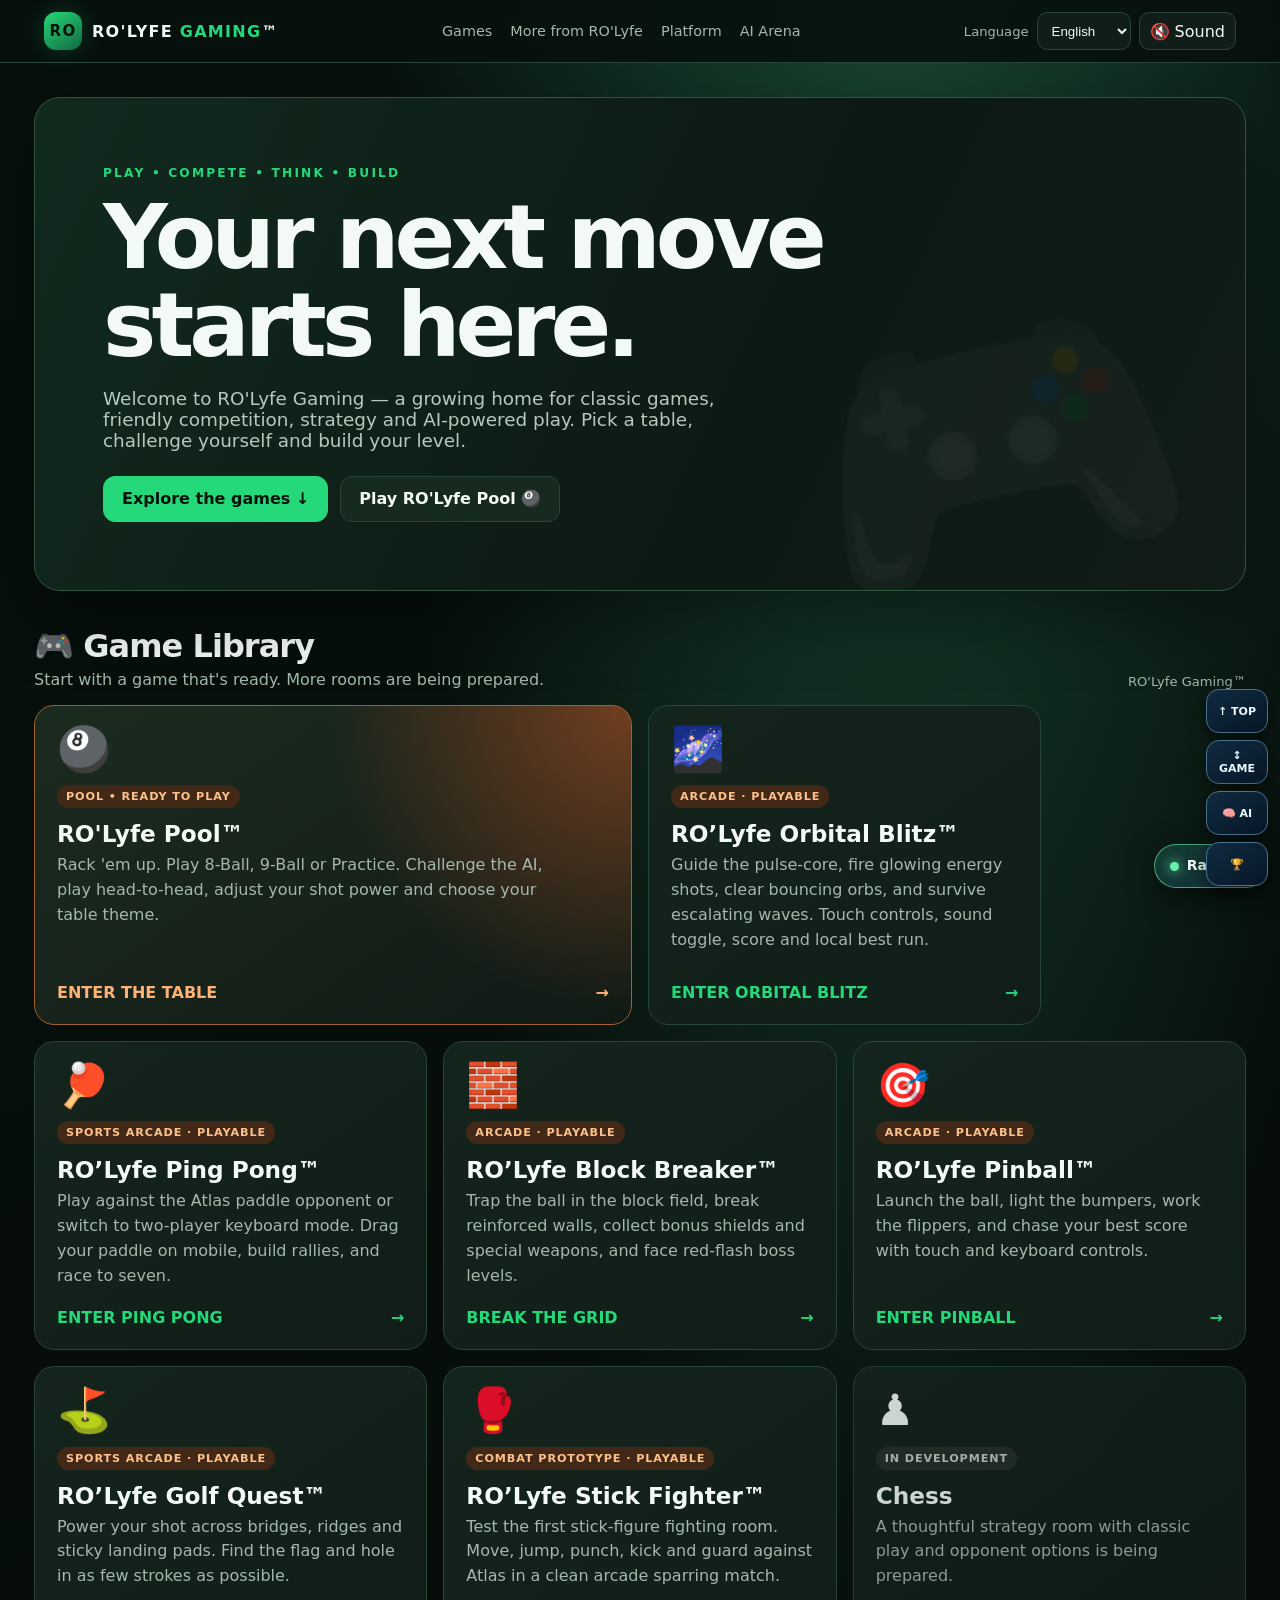
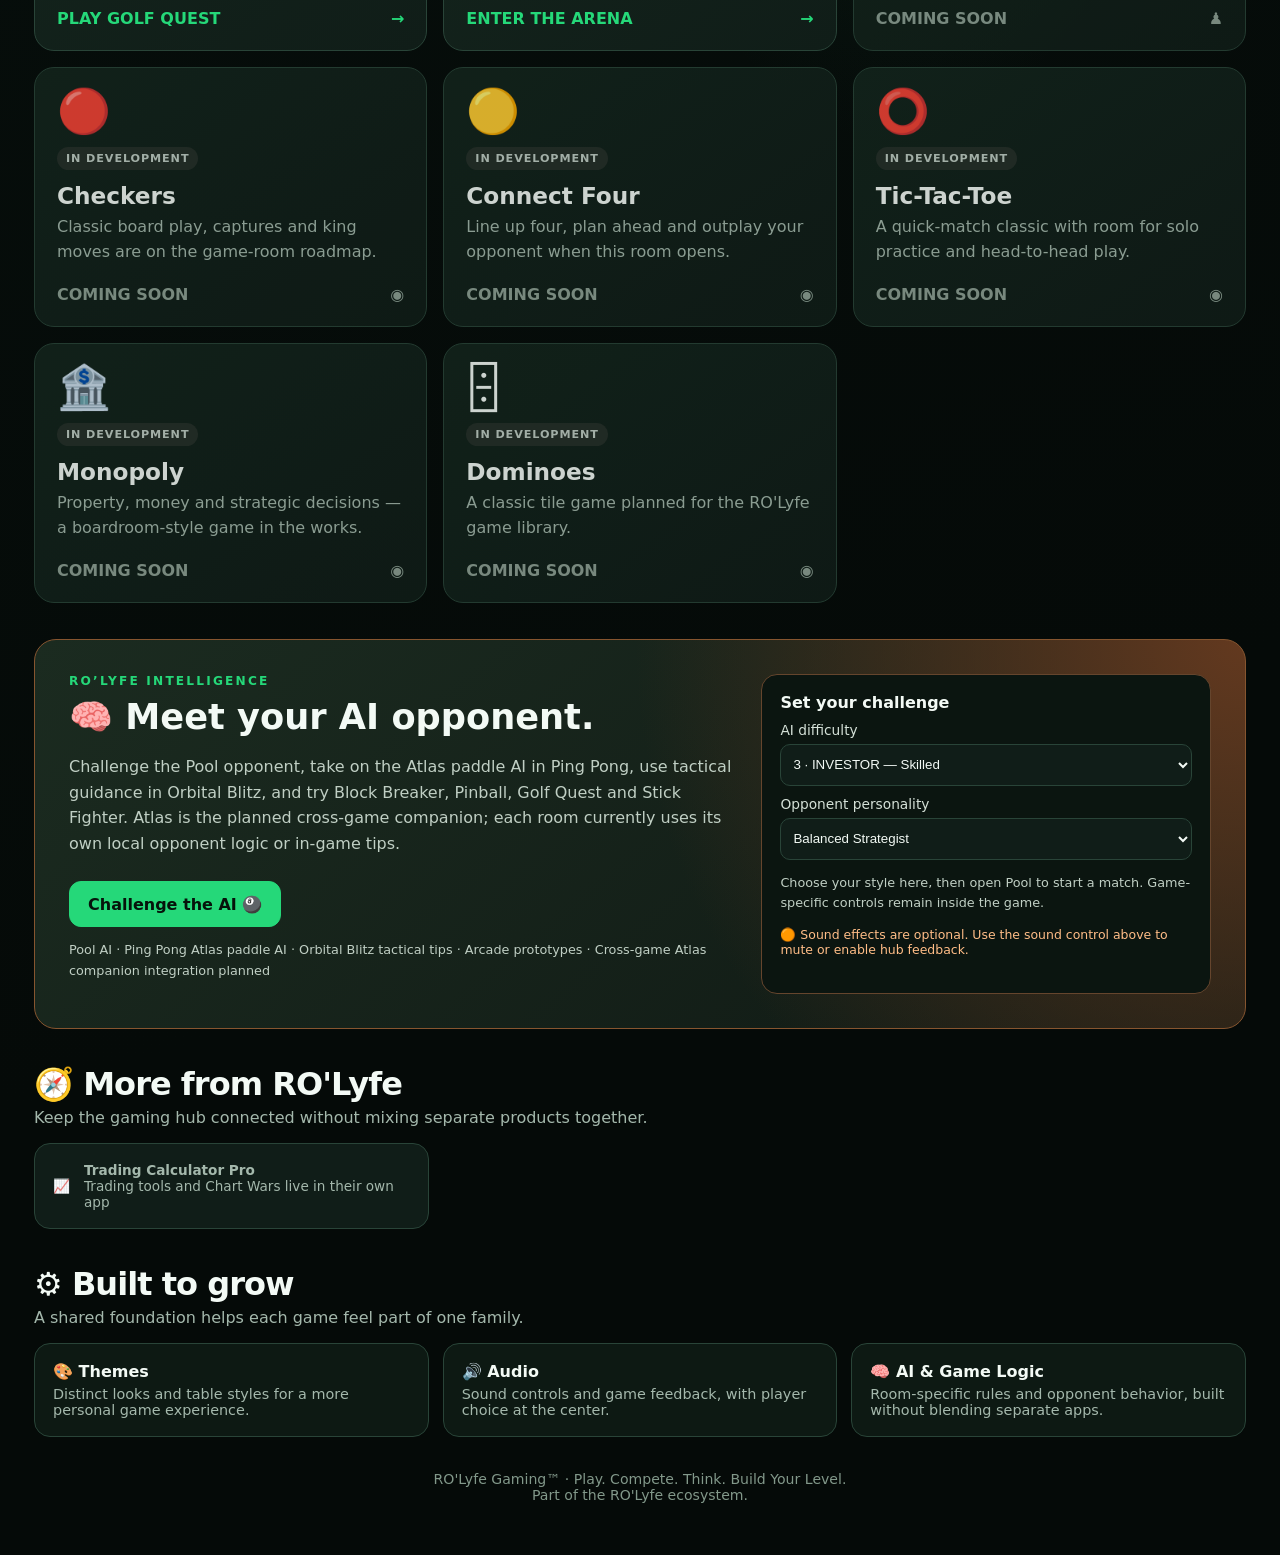
==== index.html @ 6e568d0d "Integrate RO’Lyfe Gaming Radio player" ====
<!doctype html>
<html lang="en">
<head>
<meta charset="utf-8">
<meta name="viewport" content="width=device-width,initial-scale=1,viewport-fit=cover">
<meta name="theme-color" content="#07110e">
<meta name="description" content="RO'Lyfe Gaming — play, compete, think and build your level.">
<title>RO'Lyfe Gaming™</title>
<style>
:root{color-scheme:dark;--bg:#07110e;--panel:#101d18;--panel2:#14251d;--line:#294438;--text:#f3faf5;--muted:#a4b8ac;--green:#25d879;--orange:#ff9b45;--gold:#ffd166;--blue:#69b8ff}
*{box-sizing:border-box}
html{scroll-behavior:smooth;background:var(--bg)}
body{margin:0;min-height:100vh;overflow-x:hidden;background:radial-gradient(ellipse at 70% -10%,#1b4b35 0,transparent 42%),linear-gradient(160deg,#07110e,#050a08 75%);color:var(--text);font-family:Inter,ui-sans-serif,system-ui,-apple-system,"Segoe UI",sans-serif}
a{color:inherit;text-decoration:none}button{font:inherit}
.topbar{position:sticky;top:0;z-index:20;display:flex;align-items:center;justify-content:space-between;gap:12px;padding:12px clamp(14px,4vw,44px);background:#07110eea;border-bottom:1px solid #294438;backdrop-filter:blur(16px)}
.brand{display:flex;align-items:center;gap:10px;font-weight:900;letter-spacing:.08em}.brandmark{display:grid;place-items:center;width:38px;height:38px;border-radius:12px;background:linear-gradient(145deg,var(--green),#126a40);color:#041109;font-size:15px;box-shadow:0 0 24px #25d87933}
.nav{display:flex;align-items:center;gap:18px;color:var(--muted);font-size:.9rem}.nav a:hover{color:var(--green)}
.menu{display:none;border:1px solid var(--line);border-radius:10px;background:var(--panel);color:var(--text);padding:8px 11px}.tools{display:flex;align-items:center;gap:8px}.tools select,.tools button{min-height:38px;border:1px solid var(--line);border-radius:10px;background:#101d18;color:var(--text);padding:7px 10px}.tools button[aria-pressed="true"]{border-color:var(--orange);color:var(--orange)}
main{width:100%;max-width:1440px;margin:auto;padding:clamp(14px,3vw,34px)}
.hero{position:relative;overflow:hidden;min-height:300px;display:flex;align-items:center;border:1px solid #31533f;border-radius:26px;padding:clamp(25px,6vw,68px);background:linear-gradient(115deg,#12291e 0%,#0c1a14 60%,#111c18 100%);box-shadow:0 24px 70px #0006}
.hero:after{content:"🎮";position:absolute;right:5%;bottom:-40px;font-size:clamp(9rem,25vw,19rem);opacity:.09;transform:rotate(-12deg);pointer-events:none}
.hero-copy{position:relative;z-index:1;max-width:760px}.eyebrow{color:var(--green);font-size:.76rem;font-weight:900;letter-spacing:.18em;text-transform:uppercase}
h1{font-size:clamp(2.4rem,7vw,5.8rem);line-height:.98;letter-spacing:-.055em;margin:14px 0}.hero p{max-width:650px;color:#b6c9bd;font-size:clamp(1rem,2vw,1.15rem)}
.hero-actions{display:flex;gap:12px;flex-wrap:wrap;margin-top:25px}.button{display:inline-flex;align-items:center;justify-content:center;min-height:46px;padding:0 18px;border-radius:12px;font-weight:850;border:1px solid var(--line);background:#172a20}.button.primary{background:var(--green);border-color:var(--green);color:#06130b}.button:hover{filter:brightness(1.1)}
.section{margin-top:36px}.sectionhead{display:flex;justify-content:space-between;align-items:end;gap:14px;margin-bottom:16px}.sectionhead h2{font-size:clamp(1.4rem,3vw,2rem);margin:0;letter-spacing:-.03em}.sectionhead p{margin:5px 0 0;color:var(--muted)}
.grid{display:grid;grid-template-columns:repeat(12,minmax(0,1fr));gap:16px}
.game{grid-column:span 4;position:relative;overflow:hidden;display:flex;flex-direction:column;min-height:260px;padding:22px;border:1px solid var(--line);border-radius:20px;background:linear-gradient(145deg,var(--panel2),var(--panel));transition:transform .18s,border-color .18s}
.game:hover{transform:translateY(-3px);border-color:#4c8463}
.game.featured{grid-column:span 6;min-height:320px;border-color:#a65f2e;background:radial-gradient(circle at 100% 0,#713e20 0,transparent 45%),linear-gradient(145deg,#1c2b20,#111a15)}
.gameicon{font-size:2.7rem;line-height:1}.tag{align-self:flex-start;margin-top:14px;padding:5px 9px;border-radius:999px;background:#183a27;color:#8cf2b4;font-size:.7rem;font-weight:900;letter-spacing:.08em;text-transform:uppercase}.tag.orange{background:#422817;color:#ffc18a}.tag.soon{background:#26302a;color:#c0cec5}
.game h3{margin:12px 0 6px;font-size:1.45rem}.game p{margin:0;color:var(--muted);max-width:48ch;line-height:1.55}.gamefoot{display:flex;align-items:center;justify-content:space-between;gap:10px;margin-top:auto;padding-top:20px;font-weight:850;color:var(--green)}.game.featured .gamefoot{color:#ffb276}.game.disabled{opacity:.84}.game.disabled .gamefoot{color:#8ea195}
.smallnote{font-size:.82rem;color:var(--muted)}.airoom{display:grid;grid-template-columns:1.2fr .8fr;gap:18px;padding:clamp(20px,4vw,34px);border:1px solid #86552f;border-radius:22px;background:radial-gradient(circle at 100% 0,#63391f 0,transparent 48%),linear-gradient(140deg,#1b2b20,#101914)}.airoom h2{margin:8px 0;font-size:clamp(1.5rem,3vw,2.2rem)}.airoom p{color:#c0cfc4;line-height:1.6}.aipanel{padding:18px;border:1px solid #65452d;border-radius:16px;background:#0b1510}.aipanel label{display:block;margin:10px 0 6px;color:#d5e1d8;font-size:.86rem}.aipanel select{width:100%;min-height:42px;border:1px solid var(--line);border-radius:10px;background:#101d18;color:var(--text);padding:8px}.aihint{font-size:.8rem;color:#b4c2b8}.soundnote{font-size:.78rem;color:#ffbd87;margin-top:10px}
.utility{display:grid;grid-template-columns:repeat(3,minmax(0,1fr));gap:14px}.utility a{display:flex;align-items:center;gap:14px;padding:18px;border:1px solid var(--line);border-radius:16px;background:#101d18}.utility a:hover{border-color:var(--blue)}.utilityicon{font-size:1.8rem}.utility strong{display:block}.utility span{color:var(--muted);font-size:.85rem}
.platform{display:grid;grid-template-columns:repeat(3,1fr);gap:14px}.feature{padding:18px;border:1px solid var(--line);border-radius:16px;background:#0d1913}.feature b{display:block;margin-bottom:5px}.feature p{margin:0;color:var(--muted);font-size:.9rem}
footer{padding:34px 12px 18px;text-align:center;color:#82988a;font-size:.88rem}
.drawerback{position:fixed;inset:0;z-index:30;background:#0009;opacity:0;pointer-events:none;transition:.2s}.drawer{position:absolute;top:0;right:0;width:min(82vw,340px);height:100%;padding:26px;background:#0c1912;border-left:1px solid var(--line);transform:translateX(100%);transition:.25s}.drawerback.open{opacity:1;pointer-events:auto}.drawerback.open .drawer{transform:translateX(0)}.drawer a{display:block;padding:14px 0;border-bottom:1px solid var(--line);color:var(--muted)}
@media(max-width:900px){.game{grid-column:span 6}.game.featured{grid-column:span 12}.utility{grid-template-columns:repeat(2,1fr)}}
@media(max-width:600px){.topbar{padding:10px 13px}.nav{display:none}.menu{display:block}main{padding:12px}.hero{min-height:350px;border-radius:20px;padding:26px 20px}.hero:after{right:-5%;bottom:-16px;font-size:9rem}.grid{gap:11px}.game,.game.featured{grid-column:span 12;min-height:225px;padding:19px}.game.featured{min-height:270px}.utility{grid-template-columns:1fr}.platform{grid-template-columns:1fr}.section{margin-top:28px}.sectionhead{align-items:start;flex-direction:column}}
</style>
</head>
<body>
<header class="topbar">
  <a class="brand" href="./" aria-label="RO'Lyfe Gaming home"><span class="brandmark">RO</span><span>RO'LYFE <span style="color:var(--green)">GAMING</span>™</span></a>
  <nav class="nav" aria-label="Main navigation"><a href="#games" data-i18n="navGames">Games</a><a href="#extras" data-i18n="navMore">More from RO'Lyfe</a><a href="#systems" data-i18n="navPlatform">Platform</a><a href="#ai">AI Arena</a></nav>
  <div class="tools"><label class="smallnote" for="languageSelect">Language</label><select id="languageSelect" aria-label="Choose language"><option value="en">English</option><option value="ht">Kreyòl</option><option value="es">Español</option><option value="fr">Français</option></select><button id="soundToggle" type="button" aria-pressed="false">🔇 Sound</button><button class="menu" id="menuBtn" type="button" aria-expanded="false">☰ Menu</button></div>
</header>
<div class="drawerback" id="drawerBack"><nav class="drawer" aria-label="Mobile navigation"><button class="menu" id="closeMenu" type="button">✕ Close</button><a href="#games">Game Library</a><a href="#extras">More from RO'Lyfe</a><a href="#systems">Platform Systems</a><a href="#ai">AI Arena</a></nav></div>
<main>
<header class="hero">
  <div class="hero-copy">
    <div class="eyebrow" data-i18n="eyebrow">Play • Compete • Think • Build</div>
    <h1 data-i18n="heroTitle">Your next move<br>starts here.</h1>
    <p>Welcome to RO'Lyfe Gaming — a growing home for classic games, friendly competition, strategy and AI-powered play. Pick a table, challenge yourself and build your level.</p>
    <div class="hero-actions"><a class="button primary" href="#games">Explore the games ↓</a><a class="button" href="./games/pool/">Play RO'Lyfe Pool 🎱</a></div>
  </div>
</header>

<section class="section" id="games">
  <div class="sectionhead"><div><h2 data-i18n="libraryTitle">🎮 Game Library</h2><p>Start with a game that's ready. More rooms are being prepared.</p></div><span class="smallnote">RO'Lyfe Gaming™</span></div>
  <div class="grid">
    <a class="game featured" href="./games/pool/">
      <div class="gameicon">🎱</div><span class="tag orange">Pool • Ready to play</span><h3>RO'Lyfe Pool™</h3>
      <p>Rack 'em up. Play 8-Ball, 9-Ball or Practice. Challenge the AI, play head-to-head, adjust your shot power and choose your table theme.</p>
      <div class="gamefoot"><span>ENTER THE TABLE</span><span>→</span></div>
    </a>
    <a class="game" href="./games/orbital-blitz/">
      <div class="gameicon">🌌</div><span class="tag orange">Arcade · Playable</span><h3>RO’Lyfe Orbital Blitz™</h3>
      <p>Guide the pulse-core, fire glowing energy shots, clear bouncing orbs, and survive escalating waves. Touch controls, sound toggle, score and local best run.</p>
      <div class="gamefoot"><span>ENTER ORBITAL BLITZ</span><span>→</span></div>
    </a>
    <a class="game" href="./games/ping-pong/">
      <div class="gameicon">🏓</div><span class="tag orange">Sports arcade · Playable</span><h3>RO’Lyfe Ping Pong™</h3>
      <p>Play against the Atlas paddle opponent or switch to two-player keyboard mode. Drag your paddle on mobile, build rallies, and race to seven.</p>
      <div class="gamefoot"><span>ENTER PING PONG</span><span>→</span></div>
    </a>
    <a class="game" href="./games/block-breaker/"><div class="gameicon">🧱</div><span class="tag orange">Arcade · Playable</span><h3>RO’Lyfe Block Breaker™</h3><p>Trap the ball in the block field, break reinforced walls, collect bonus shields and special weapons, and face red-flash boss levels.</p><div class="gamefoot"><span>BREAK THE GRID</span><span>→</span></div></a>
    <a class="game" href="./games/pinball/"><div class="gameicon">🎯</div><span class="tag orange">Arcade · Playable</span><h3>RO’Lyfe Pinball™</h3><p>Launch the ball, light the bumpers, work the flippers, and chase your best score with touch and keyboard controls.</p><div class="gamefoot"><span>ENTER PINBALL</span><span>→</span></div></a>
    <a class="game" href="./games/golf-quest/"><div class="gameicon">⛳</div><span class="tag orange">Sports arcade · Playable</span><h3>RO’Lyfe Golf Quest™</h3><p>Power your shot across bridges, ridges and sticky landing pads. Find the flag and hole in as few strokes as possible.</p><div class="gamefoot"><span>PLAY GOLF QUEST</span><span>→</span></div></a>
    <a class="game" href="./games/stick-fighter/"><div class="gameicon">🥊</div><span class="tag orange">Combat prototype · Playable</span><h3>RO’Lyfe Stick Fighter™</h3><p>Test the first stick-figure fighting room. Move, jump, punch, kick and guard against Atlas in a clean arcade sparring match.</p><div class="gamefoot"><span>ENTER THE ARENA</span><span>→</span></div></a>
    <article class="game disabled"><div class="gameicon">♟️</div><span class="tag soon">In development</span><h3>Chess</h3><p>A thoughtful strategy room with classic play and opponent options is being prepared.</p><div class="gamefoot"><span>COMING SOON</span><span>♟</span></div></article>
    <article class="game disabled"><div class="gameicon">🔴</div><span class="tag soon">In development</span><h3>Checkers</h3><p>Classic board play, captures and king moves are on the game-room roadmap.</p><div class="gamefoot"><span>COMING SOON</span><span>◉</span></div></article>
    <article class="game disabled"><div class="gameicon">🟡</div><span class="tag soon">In development</span><h3>Connect Four</h3><p>Line up four, plan ahead and outplay your opponent when this room opens.</p><div class="gamefoot"><span>COMING SOON</span><span>◉</span></div></article>
    <article class="game disabled"><div class="gameicon">⭕</div><span class="tag soon">In development</span><h3>Tic-Tac-Toe</h3><p>A quick-match classic with room for solo practice and head-to-head play.</p><div class="gamefoot"><span>COMING SOON</span><span>◉</span></div></article>
    <article class="game disabled"><div class="gameicon">🏦</div><span class="tag soon">In development</span><h3>Monopoly</h3><p>Property, money and strategic decisions — a boardroom-style game in the works.</p><div class="gamefoot"><span>COMING SOON</span><span>◉</span></div></article>
    <article class="game disabled"><div class="gameicon">🁫</div><span class="tag soon">In development</span><h3>Dominoes</h3><p>A classic tile game planned for the RO'Lyfe game library.</p><div class="gamefoot"><span>COMING SOON</span><span>◉</span></div></article>
  </div>
</section>

<section class="section" id="ai"><div class="airoom"><div><div class="eyebrow">RO’LYFE INTELLIGENCE</div><h2>🧠 Meet your AI opponent.</h2><p>Challenge the Pool opponent, take on the Atlas paddle AI in Ping Pong, use tactical guidance in Orbital Blitz, and try Block Breaker, Pinball, Golf Quest and Stick Fighter. Atlas is the planned cross-game companion; each room currently uses its own local opponent logic or in-game tips.</p><div class="hero-actions"><a class="button primary" href="./games/pool/">Challenge the AI 🎱</a></div><p class="aihint">Pool AI · Ping Pong Atlas paddle AI · Orbital Blitz tactical tips · Arcade prototypes · Cross-game Atlas companion integration planned</p></div><div class="aipanel"><strong>Set your challenge</strong><label for="aiLevel">AI difficulty</label><select id="aiLevel"><option value="1">1 · START-UP — Beginner</option><option value="2">2 · START-UP+ — Casual</option><option value="3" selected>3 · INVESTOR — Skilled</option><option value="4">4 · INVESTOR+ — Advanced</option><option value="5">5 · 7FIGURES — Expert</option></select><label for="aiStyle">Opponent personality</label><select id="aiStyle"><option>Balanced Strategist</option><option>Patient Planner</option><option>Aggressive Challenger</option><option>Unpredictable</option></select><p class="aihint">Choose your style here, then open Pool to start a match. Game-specific controls remain inside the game.</p><div class="soundnote">🟠 Sound effects are optional. Use the sound control above to mute or enable hub feedback.</div></div></div></section>
<section class="section" id="extras">
  <div class="sectionhead"><div><h2>🧭 More from RO'Lyfe</h2><p>Keep the gaming hub connected without mixing separate products together.</p></div></div>
  <div class="utility">
    <a href="https://rolrichman.github.io/ROlyfe-Trading-Calculator-Pro/"><span class="utilityicon">📈</span><span><strong>Trading Calculator Pro</strong><span>Trading tools and Chart Wars live in their own app</span></span></a>
  </div>
</section>

<section class="section" id="systems">
  <div class="sectionhead"><div><h2 data-i18n="systemsTitle">⚙️ Built to grow</h2><p>A shared foundation helps each game feel part of one family.</p></div></div>
  <div class="platform">
    <div class="feature"><b>🎨 Themes</b><p>Distinct looks and table styles for a more personal game experience.</p></div>
    <div class="feature"><b>🔊 Audio</b><p>Sound controls and game feedback, with player choice at the center.</p></div>
    <div class="feature"><b>🧠 AI & Game Logic</b><p>Room-specific rules and opponent behavior, built without blending separate apps.</p></div>
  </div>
</section>
<footer>RO'Lyfe Gaming™ · Play. Compete. Think. Build Your Level.<br><span>Part of the RO'Lyfe ecosystem.</span></footer>
</main>
<script>
(function(){
 const back=document.getElementById('drawerBack'),open=document.getElementById('menuBtn'),close=document.getElementById('closeMenu');
 function setOpen(value){back.classList.toggle('open',value);open.setAttribute('aria-expanded',String(value));document.body.style.overflow=value?'hidden':''}
 open.addEventListener('click',()=>setOpen(true));close.addEventListener('click',()=>setOpen(false));
 back.addEventListener('click',e=>{if(e.target===back||e.target.tagName==='A')setOpen(false)});
 document.addEventListener('keydown',e=>{if(e.key==='Escape')setOpen(false)});
 const translations={
 en:{navGames:'Games',navMore:'More from RO’Lyfe',navPlatform:'Platform',eyebrow:'Play • Compete • Think • Build',heroTitle:'Your next move<br>starts here.',libraryTitle:'🎮 Game Library',systemsTitle:'⚙️ Built to grow'},
 ht:{navGames:'Jwèt',navMore:'Plis nan RO’Lyfe',navPlatform:'Platfòm',eyebrow:'Jwe • Konpetisyon • Reflechi • Avanse',heroTitle:'Pwochen mouvman ou<br>kòmanse la.',libraryTitle:'🎮 Bibliyotèk jwèt',systemsTitle:'⚙️ Yon platfòm k ap grandi'},
 es:{navGames:'Juegos',navMore:'Más de RO’Lyfe',navPlatform:'Plataforma',eyebrow:'Juega • Compite • Piensa • Crece',heroTitle:'Tu próximo movimiento<br>comienza aquí.',libraryTitle:'🎮 Biblioteca de juegos',systemsTitle:'⚙️ Diseñado para crecer'},
 fr:{navGames:'Jeux',navMore:'Plus de RO’Lyfe',navPlatform:'Plateforme',eyebrow:'Jouer • Rivaliser • Réfléchir • Progresser',heroTitle:'Votre prochain coup<br>commence ici.',libraryTitle:'🎮 Bibliothèque de jeux',systemsTitle:'⚙️ Conçu pour évoluer'}
 };
 const lang=document.getElementById('languageSelect');
 function applyLanguage(code){const dict=translations[code]||translations.en;document.documentElement.lang=code;document.querySelectorAll('[data-i18n]').forEach(el=>{const key=el.dataset.i18n;if(dict[key])el.innerHTML=dict[key]});}
 lang.addEventListener('change',()=>applyLanguage(lang.value));
 const sound=document.getElementById('soundToggle');let audio=null,enabled=false;
 sound.addEventListener('click',()=>{enabled=!enabled;sound.setAttribute('aria-pressed',String(enabled));sound.textContent=enabled?'🔊 Sound':'🔇 Sound';if(enabled){try{audio=audio||new(window.AudioContext||window.webkitAudioContext)();const osc=audio.createOscillator(),gain=audio.createGain();osc.frequency.value=660;gain.gain.value=.035;osc.connect(gain);gain.connect(audio.destination);osc.start();osc.stop(audio.currentTime+.09)}catch(e){}}});
})();
</script>
<script src="./shared/arcade-controls.js"></script>
<script src="./shared/radio-player.js"></script>
</body>
</html>
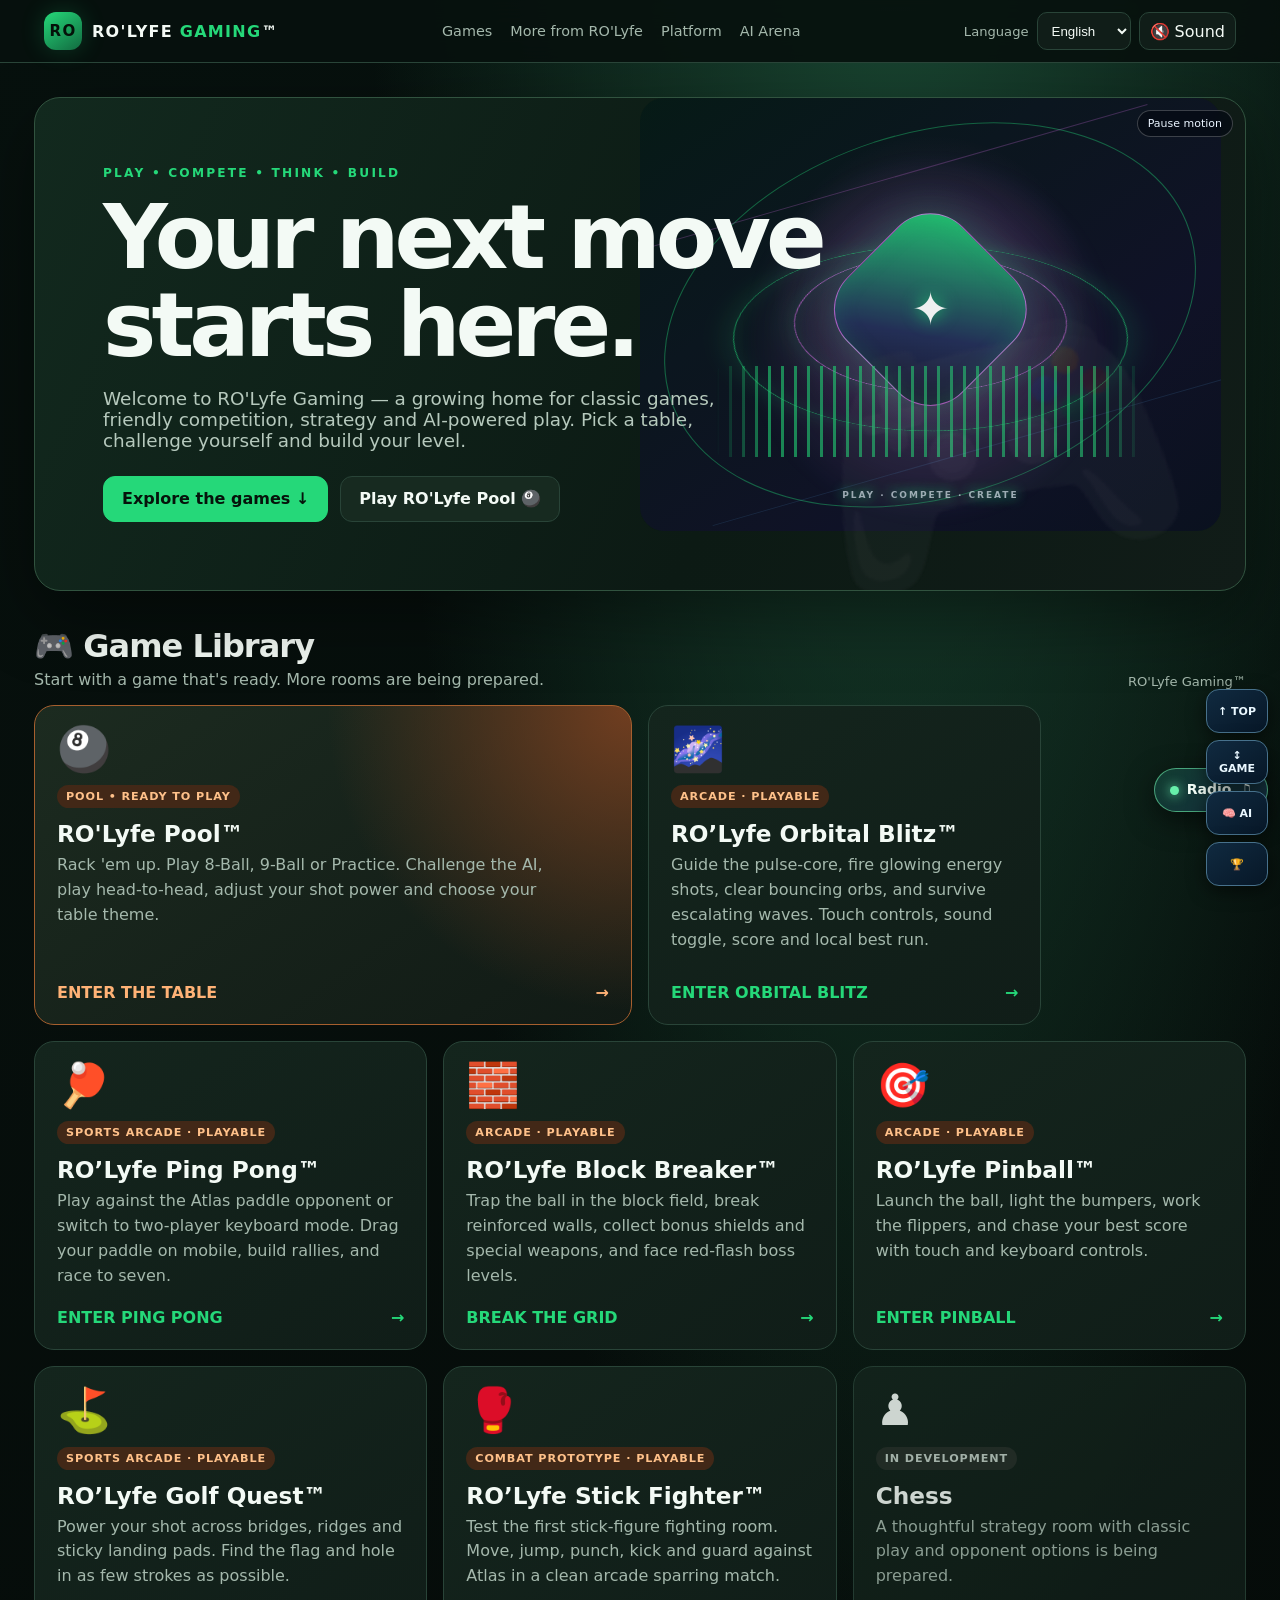
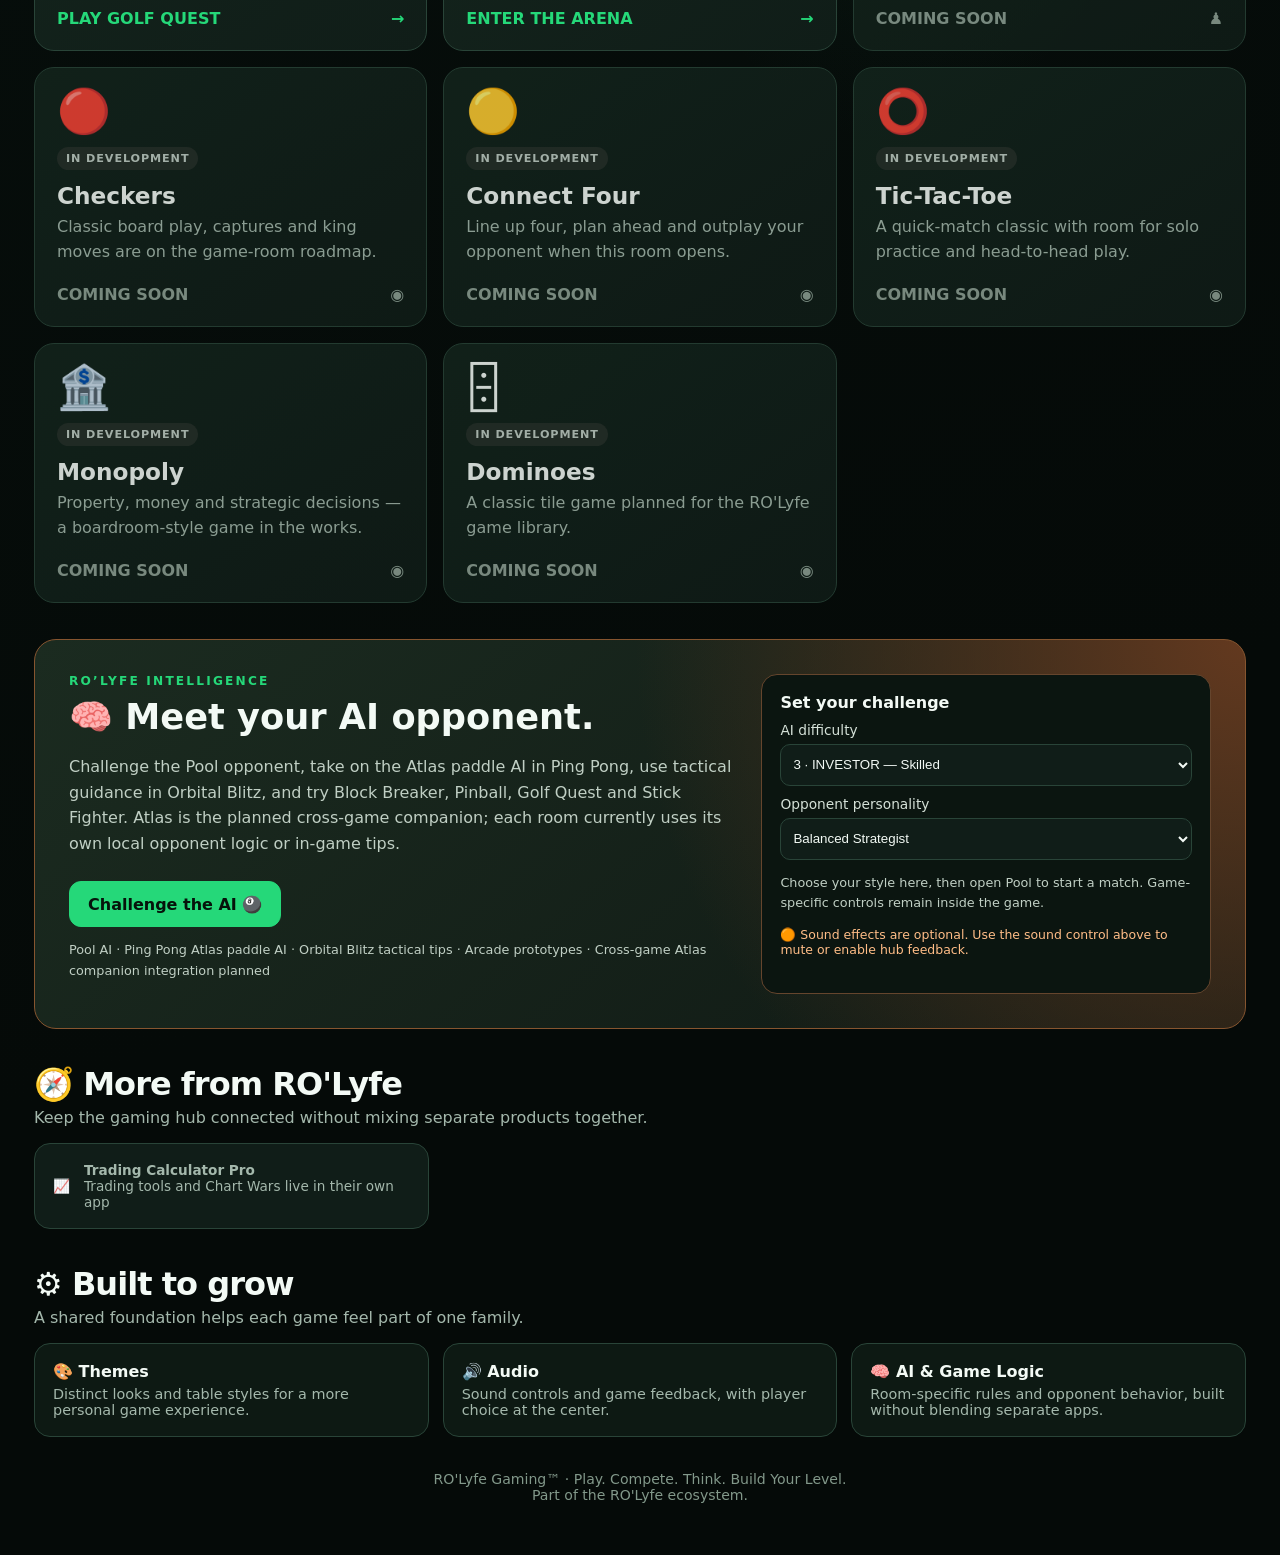
==== commit 2b6ed67d: "Add gaming engine hero visual identity" ====
--- a/index.html
+++ b/index.html
@@ -37,6 +37,7 @@
 @media(max-width:900px){.game{grid-column:span 6}.game.featured{grid-column:span 12}.utility{grid-template-columns:repeat(2,1fr)}}
 @media(max-width:600px){.topbar{padding:10px 13px}.nav{display:none}.menu{display:block}main{padding:12px}.hero{min-height:350px;border-radius:20px;padding:26px 20px}.hero:after{right:-5%;bottom:-16px;font-size:9rem}.grid{gap:11px}.game,.game.featured{grid-column:span 12;min-height:225px;padding:19px}.game.featured{min-height:270px}.utility{grid-template-columns:1fr}.platform{grid-template-columns:1fr}.section{margin-top:28px}.sectionhead{align-items:start;flex-direction:column}}
 </style>
+  <link rel="stylesheet" href="rol-engine-identity.css?v=20261113-1">
 </head>
 <body>
 <header class="topbar">
@@ -46,13 +47,14 @@
 </header>
 <div class="drawerback" id="drawerBack"><nav class="drawer" aria-label="Mobile navigation"><button class="menu" id="closeMenu" type="button">✕ Close</button><a href="#games">Game Library</a><a href="#extras">More from RO'Lyfe</a><a href="#systems">Platform Systems</a><a href="#ai">AI Arena</a></nav></div>
 <main>
-<header class="hero">
+<header class="hero rol-engine-hero" data-rol-engine="gaming"><div class="rol-engine-visual" aria-hidden="true"><span class="rol-visual-halo"></span><span class="rol-visual-ring"></span><span class="rol-visual-ring ring-two"></span><span class="rol-visual-core" data-mark="✦"></span><span class="rol-visual-signal"></span><span class="rol-visual-caption">PLAY · COMPETE · CREATE</span></div>
   <div class="hero-copy">
     <div class="eyebrow" data-i18n="eyebrow">Play • Compete • Think • Build</div>
     <h1 data-i18n="heroTitle">Your next move<br>starts here.</h1>
     <p>Welcome to RO'Lyfe Gaming — a growing home for classic games, friendly competition, strategy and AI-powered play. Pick a table, challenge yourself and build your level.</p>
     <div class="hero-actions"><a class="button primary" href="#games">Explore the games ↓</a><a class="button" href="./games/pool/">Play RO'Lyfe Pool 🎱</a></div>
   </div>
+<button class="rol-motion-toggle" type="button" data-rol-motion-toggle aria-pressed="false">Pause motion</button>
 </header>
 
 <section class="section" id="games">
@@ -126,5 +128,6 @@
 </script>
 <script src="./shared/arcade-controls.js"></script>
 <script src="./shared/radio-player.js"></script>
+<script>(()=>{const root=document.documentElement;document.querySelectorAll('[data-rol-motion-toggle]').forEach(button=>button.addEventListener('click',()=>{const paused=root.classList.toggle('rol-motion-paused');button.setAttribute('aria-pressed',String(paused));button.textContent=paused?'Resume motion':'Pause motion';}));})();</script>
 </body>
 </html>
--- a/rol-engine-identity.css
+++ b/rol-engine-identity.css
@@ -0,0 +1,63 @@
+/* RO'Lyfe engine identity — contained hero visuals, never a full-page background. */
+.rol-engine-hero{position:relative;isolation:isolate}
+.rol-engine-hero .hero-art,.rol-engine-hero .hero-panel,.rol-engine-hero .hero-card{position:relative;isolation:isolate;overflow:hidden}
+.rol-engine-visual{position:absolute;inset:0;z-index:0;overflow:hidden;pointer-events:none;border-radius:inherit;opacity:.94;
+  background:radial-gradient(circle at 52% 45%,color-mix(in srgb,var(--rol-a) 35%,transparent),transparent 42%),
+             radial-gradient(circle at 78% 18%,color-mix(in srgb,var(--rol-b) 23%,transparent),transparent 34%),
+             linear-gradient(140deg,#09121d 0%,#0c1621 58%,#10121b 100%)}
+.rol-engine-visual:before{content:"";position:absolute;inset:8%;border:1px solid color-mix(in srgb,var(--rol-a) 42%,transparent);border-radius:50%;transform:rotate(-18deg) scaleX(1.12);animation:rol-orbit 26s linear infinite}
+.rol-engine-visual:after{content:"";position:absolute;inset:17% 4%;border-top:1px solid color-mix(in srgb,var(--rol-b) 46%,transparent);border-bottom:1px solid color-mix(in srgb,var(--rol-c) 25%,transparent);transform:rotate(-16deg);opacity:.55;animation:rol-drift 9s ease-in-out infinite alternate}
+.rol-visual-halo{position:absolute;width:68%;aspect-ratio:1;left:16%;top:10%;border-radius:50%;background:radial-gradient(circle,color-mix(in srgb,var(--rol-b) 26%,transparent),transparent 67%);filter:blur(5px);animation:rol-pulse 4.8s ease-in-out infinite}
+.rol-visual-ring{position:absolute;width:68%;aspect-ratio:1;left:16%;top:10%;border:1px solid color-mix(in srgb,var(--rol-a) 70%,transparent);border-radius:50%;box-shadow:0 0 32px color-mix(in srgb,var(--rol-a) 18%,transparent),inset 0 0 24px color-mix(in srgb,var(--rol-a) 12%,transparent);transform:rotateX(62deg) rotateZ(-18deg);animation:rol-orbit 21s linear infinite}
+.rol-visual-ring.ring-two{width:47%;left:26.5%;top:20.5%;border-color:color-mix(in srgb,var(--rol-b) 72%,transparent);transform:rotateX(60deg) rotateZ(35deg);animation-duration:15s;animation-direction:reverse}
+.rol-visual-core{position:absolute;left:36%;top:30%;width:28%;aspect-ratio:1;display:grid;place-items:center;border-radius:50%;border:1px solid color-mix(in srgb,var(--rol-b) 72%,transparent);background:radial-gradient(circle at 35% 28%,color-mix(in srgb,var(--rol-b) 46%,#172334),#0b1420 70%);box-shadow:0 0 42px color-mix(in srgb,var(--rol-a) 28%,transparent),inset 0 0 22px color-mix(in srgb,var(--rol-a) 18%,transparent);animation:rol-float 5s ease-in-out infinite}
+.rol-visual-core:after{content:attr(data-mark);font:800 clamp(22px,4vw,46px)/1 system-ui,sans-serif;color:#fff;text-shadow:0 0 18px var(--rol-a)}
+.rol-visual-signal{position:absolute;left:13%;right:13%;bottom:17%;height:21%;opacity:.62;border-radius:8px;background:repeating-linear-gradient(90deg,var(--rol-a) 0 3px,transparent 3px 13px);mask-image:linear-gradient(90deg,transparent,#000 12%,#000 88%,transparent);animation:rol-bars 1.65s ease-in-out infinite alternate}
+.rol-visual-caption{position:absolute;left:0;right:0;bottom:7%;text-align:center;color:#eaf4ffb8;font:800 9px/1.2 system-ui,sans-serif;letter-spacing:.22em;text-shadow:0 0 12px var(--rol-a)}
+.rol-engine-hero[data-rol-engine="cinema"]{--rol-a:#ff654f;--rol-b:#ffc56a;--rol-c:#9a78ff}
+.rol-engine-hero[data-rol-engine="audio"]{--rol-a:#a78bfa;--rol-b:#35d9f2;--rol-c:#fb72c7}
+.rol-engine-hero[data-rol-engine="sports"]{--rol-a:#38bdf8;--rol-b:#fb923c;--rol-c:#facc15}
+.rol-engine-hero[data-rol-engine="trading"]{--rol-a:#34d399;--rol-b:#7dd3fc;--rol-c:#a3e635}
+.rol-engine-hero[data-rol-engine="capital"]{--rol-a:#e8ba62;--rol-b:#82b6e7;--rol-c:#f4dc9a}
+.rol-engine-hero[data-rol-engine="gaming"]{--rol-a:#25d879;--rol-b:#e879f9;--rol-c:#69b8ff}
+.rol-engine-hero[data-rol-engine="wealth"]{--rol-a:#41f2a1;--rol-b:#ffd45a;--rol-c:#76baff}
+.rol-engine-hero[data-rol-engine="sports"] .rol-engine-visual{right:0;left:auto;width:43%;height:100%;border-radius:22px;background:radial-gradient(circle at 50% 50%,#38bdf833,transparent 50%),linear-gradient(135deg,#071c31,#10243b 65%,#171a2a)}
+.rol-engine-hero[data-rol-engine="sports"] .rol-visual-signal{width:64%;height:64%;left:18%;right:auto;bottom:18%;border:1px solid #38bdf899;border-radius:50%;background:conic-gradient(from 12deg,transparent 0 68%,#38bdf855 70%,transparent 78%);mask-image:none;animation:rol-orbit 12s linear infinite}
+.rol-engine-hero[data-rol-engine="trading"] .rol-visual-signal{height:30%;bottom:18%;clip-path:polygon(0 82%,12% 62%,23% 70%,36% 28%,47% 42%,60% 8%,72% 32%,84% 18%,100% 0,100% 100%,0 100%);background:linear-gradient(180deg,#7dd3fcaa,#34d39922);border-top:2px solid var(--rol-a);border-radius:0;mask-image:none}
+.rol-engine-hero[data-rol-engine="capital"] .rol-visual-signal{height:35%;bottom:14%;border-radius:0;mask-image:linear-gradient(90deg,transparent,#000 8%,#000 92%,transparent);background:repeating-linear-gradient(90deg,transparent 0 5%,#e8ba6266 5.2% 6%,transparent 6.2% 10%,#82b6e766 10.2% 11.4%,transparent 11.6% 16%);clip-path:polygon(0 53%,9% 53%,9% 25%,17% 25%,17% 44%,25% 44%,25% 5%,34% 5%,34% 38%,43% 38%,43% 17%,52% 17%,52% 49%,62% 49%,62% 0,71% 0,71% 34%,81% 34%,81% 13%,90% 13%,90% 43%,100% 43%,100% 100%,0 100%);animation:rol-city 5s ease-in-out infinite alternate}
+.rol-engine-hero[data-rol-engine="gaming"] .rol-engine-visual{right:2%;left:auto;width:48%;height:88%;border-radius:24px;background:radial-gradient(circle at 50% 45%,#e879f933,transparent 42%),linear-gradient(145deg,#071b17,#111329 68%,#0a1221)}
+.rol-engine-hero[data-rol-engine="wealth"] .rol-engine-visual{opacity:.42}
+.rol-engine-hero[data-rol-engine="audio"] .rol-visual-signal{height:29%;bottom:16%;background:repeating-linear-gradient(90deg,var(--rol-b) 0 4px,transparent 4px 12px);transform-origin:center;animation:rol-bars 1.05s ease-in-out infinite alternate}
+.rol-engine-hero[data-rol-engine="audio"] .rol-visual-core{box-shadow:0 0 48px #a78bfa55,inset 0 0 22px #35d9f244}
+.rol-engine-hero[data-rol-engine="cinema"] .rol-visual-core{border-radius:22%;transform:rotate(45deg);background:linear-gradient(145deg,#ffc56a,#6b2534 58%,#111421)}
+.rol-engine-hero[data-rol-engine="cinema"] .rol-visual-core:after{transform:rotate(-45deg)}
+.rol-engine-hero[data-rol-engine="gaming"] .rol-visual-core{border-radius:28%;transform:rotate(45deg);background:linear-gradient(145deg,#25d879,#26315b 62%,#151326)}
+.rol-engine-hero[data-rol-engine="gaming"] .rol-visual-core:after{transform:rotate(-45deg)}
+.rol-motion-toggle{position:absolute;z-index:5;right:12px;top:12px;border:1px solid #ffffff38!important;border-radius:999px!important;background:#050b13b8!important;color:#eaf4ff!important;padding:6px 10px!important;font-size:11px!important;line-height:1.2!important;backdrop-filter:blur(10px);cursor:pointer}
+.rol-capital-hero{display:grid;grid-template-columns:minmax(0,1fr) minmax(230px,.7fr);gap:20px;align-items:center;position:relative;isolation:isolate;overflow:hidden;margin:18px 0 24px;padding:28px 30px;min-height:210px;border:1px solid #e8ba6244;border-radius:22px;background:linear-gradient(125deg,#111a29,#101521 60%,#181a21);box-shadow:0 18px 52px #0006}
+.rol-capital-hero .rol-engine-visual{inset:0 0 0 auto;width:44%;height:100%;border-radius:0;background:radial-gradient(circle at 56% 48%,#e8ba6233,transparent 48%),linear-gradient(140deg,#0e1a2b,#1b1c24)}
+.rol-capital-copy{position:relative;z-index:2;max-width:700px}
+.rol-capital-copy .eyebrow{margin:0 0 8px;color:#e8ba62;font-size:11px;letter-spacing:.2em;font-weight:800}
+.rol-capital-copy h2{margin:0;font-size:clamp(27px,4vw,44px);line-height:1.04;letter-spacing:-.04em;color:#f7f4ec}
+.rol-capital-copy p{margin:12px 0 0;max-width:620px;color:#b7c2d0;font-size:14px}
+.rol-capital-hero .rol-motion-toggle{top:auto;bottom:10px;right:12px}
+.rol-motion-paused .rol-engine-visual,.rol-motion-paused .rol-engine-visual:before,.rol-motion-paused .rol-engine-visual:after,.rol-motion-paused .rol-engine-visual *{animation-play-state:paused!important}
+@keyframes rol-orbit{to{transform:rotateX(62deg) rotateZ(342deg)}}
+@keyframes rol-drift{from{translate:-2% 0}to{translate:2% 0}}
+@keyframes rol-pulse{0%,100%{transform:scale(.92);opacity:.55}50%{transform:scale(1.08);opacity:1}}
+@keyframes rol-float{0%,100%{translate:0 0}50%{translate:0 -9px}}
+@keyframes rol-bars{from{transform:scaleY(.46);opacity:.35}to{transform:scaleY(1);opacity:.8}}
+@keyframes rol-city{from{opacity:.34;transform:translateY(3px)}to{opacity:.8;transform:translateY(-3px)}}
+@media(max-width:760px){
+ .rol-engine-hero .rol-engine-visual{opacity:.48}
+ .rol-engine-hero[data-rol-engine="sports"] .rol-engine-visual,.rol-engine-hero[data-rol-engine="gaming"] .rol-engine-visual{width:54%;height:72%;top:14%}
+ .rol-engine-hero[data-rol-engine="sports"] .rol-visual-caption,.rol-engine-hero[data-rol-engine="gaming"] .rol-visual-caption{font-size:7px}
+ .rol-engine-hero[data-rol-engine="gaming"] .hero-copy{max-width:72%}
+ .rol-capital-hero{grid-template-columns:1fr;padding:23px 18px;min-height:190px}
+ .rol-capital-hero .rol-engine-visual{width:58%;opacity:.42}
+ .rol-motion-toggle{top:auto;bottom:7px;right:8px;font-size:10px!important}
+}
+@media(prefers-reduced-motion:reduce){
+ .rol-engine-visual,.rol-engine-visual:before,.rol-engine-visual:after,.rol-engine-visual *{animation:none!important;transition:none!important}
+ .rol-motion-toggle{display:none!important}
+}
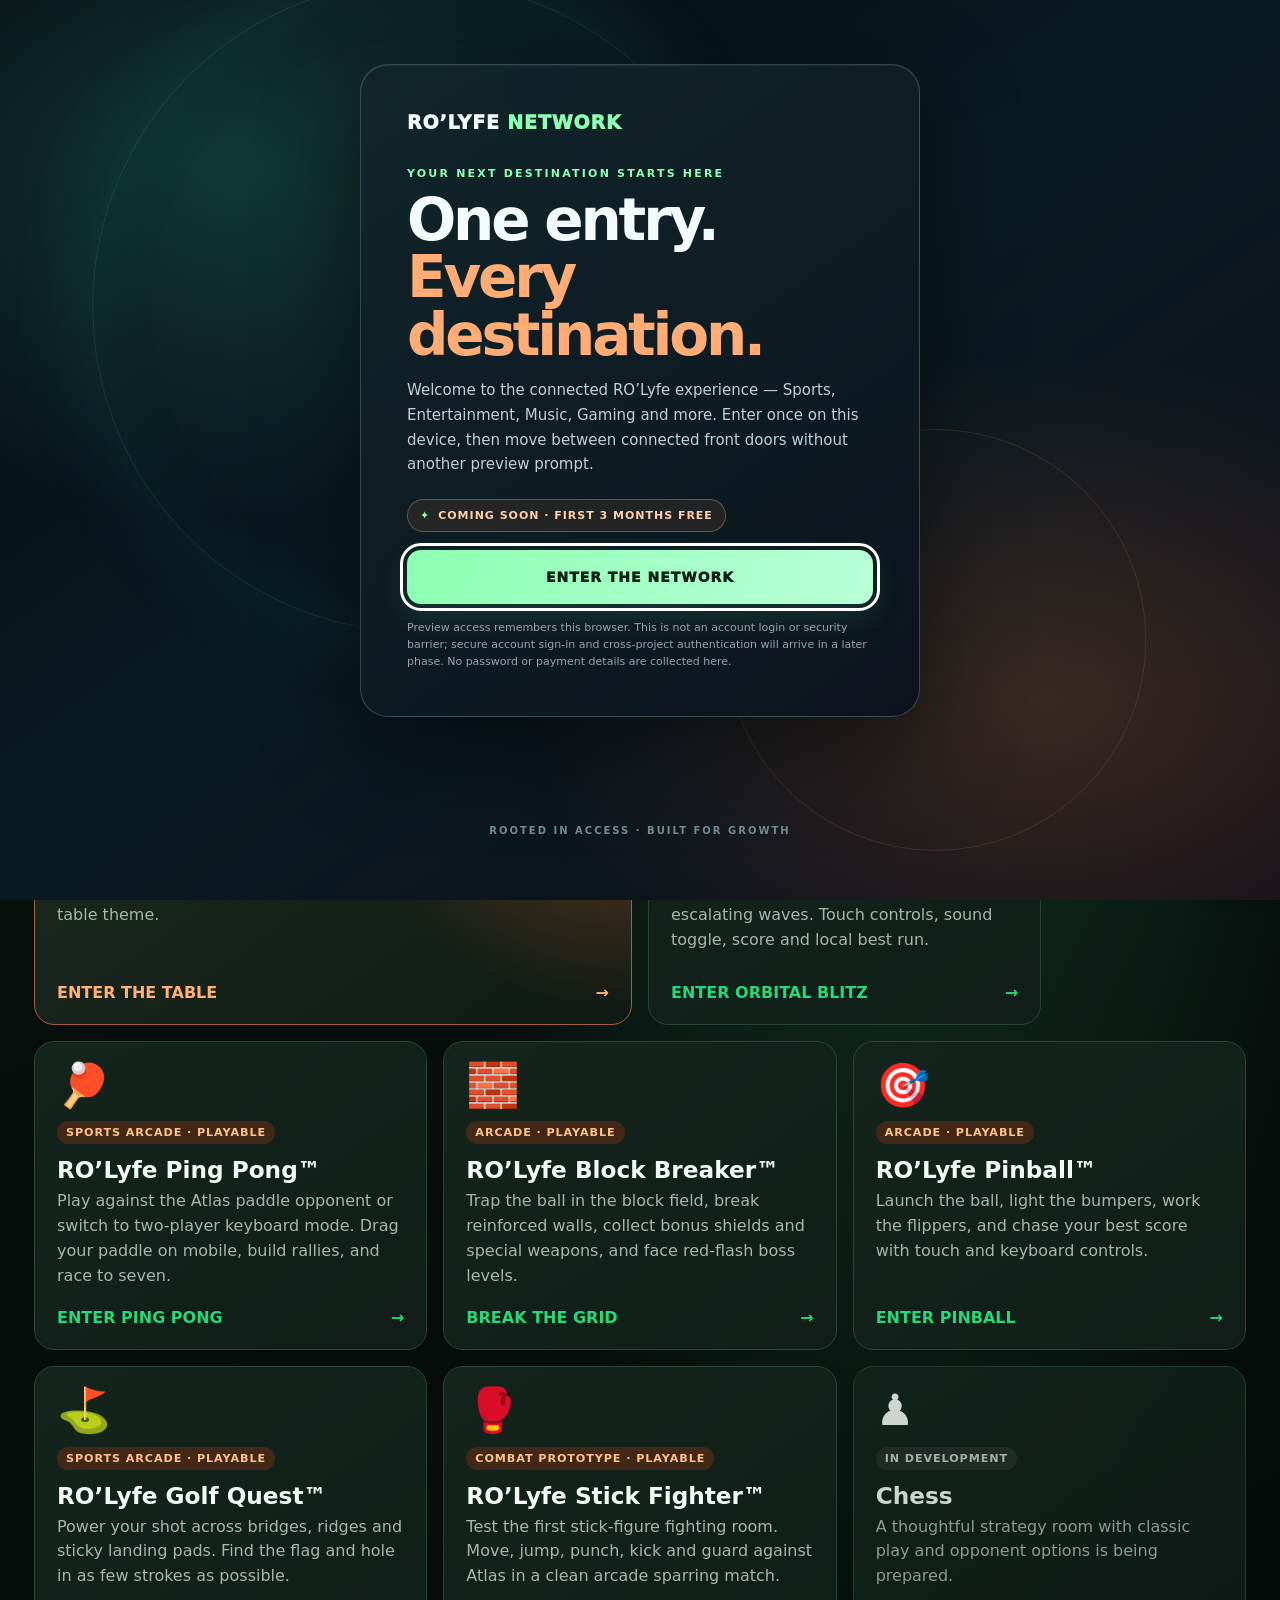
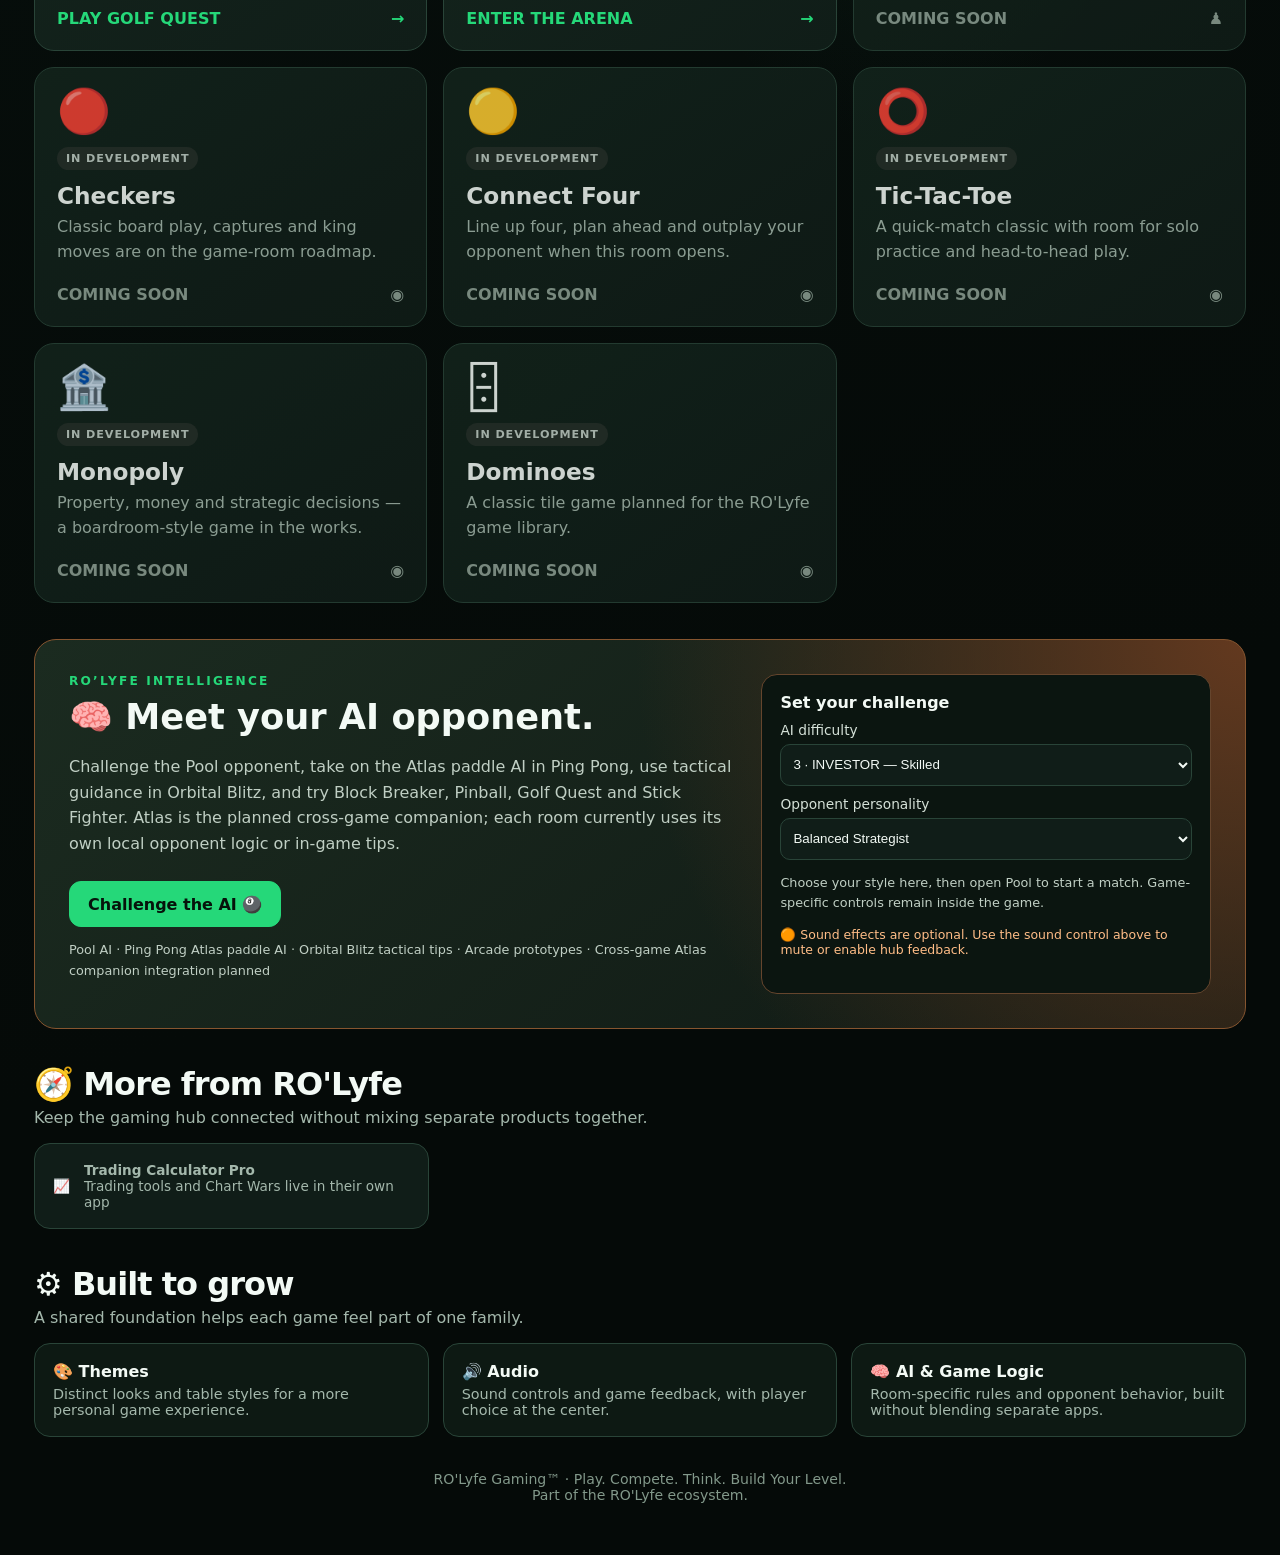
==== commit 39cbe1f5: "Connect shared remembered-access front door" ====
--- a/index.html
+++ b/index.html
@@ -129,5 +129,7 @@
 <script src="./shared/arcade-controls.js"></script>
 <script src="./shared/radio-player.js"></script>
 <script>(()=>{const root=document.documentElement;document.querySelectorAll('[data-rol-motion-toggle]').forEach(button=>button.addEventListener('click',()=>{const paused=root.classList.toggle('rol-motion-paused');button.setAttribute('aria-pressed',String(paused));button.textContent=paused?'Resume motion':'Pause motion';}));})();</script>
+<script src="https://rolrichman.github.io/rolyfe-personal-trading-desk/shared/rolyfe-global-tools.js?v=20261115-5" defer></script>
+<script src="./rol-access-gateway.js?v=20261119-2"></script>
 </body>
 </html>
--- a/rol-engine-identity.css
+++ b/rol-engine-identity.css
@@ -1,5 +1,9 @@
 /* RO'Lyfe engine identity — contained hero visuals, never a full-page background. */
 .rol-engine-hero{position:relative;isolation:isolate}
+.rol-engine-hero> :not(.rol-engine-visual):not(.rol-motion-toggle),
+.rol-engine-hero .hero-art> :not(.rol-engine-visual),
+.rol-engine-hero .hero-panel> :not(.rol-engine-visual),
+.rol-engine-hero .hero-card> :not(.rol-engine-visual){position:relative;z-index:1}
 .rol-engine-hero .hero-art,.rol-engine-hero .hero-panel,.rol-engine-hero .hero-card{position:relative;isolation:isolate;overflow:hidden}
 .rol-engine-visual{position:absolute;inset:0;z-index:0;overflow:hidden;pointer-events:none;border-radius:inherit;opacity:.94;
   background:radial-gradient(circle at 52% 45%,color-mix(in srgb,var(--rol-a) 35%,transparent),transparent 42%),
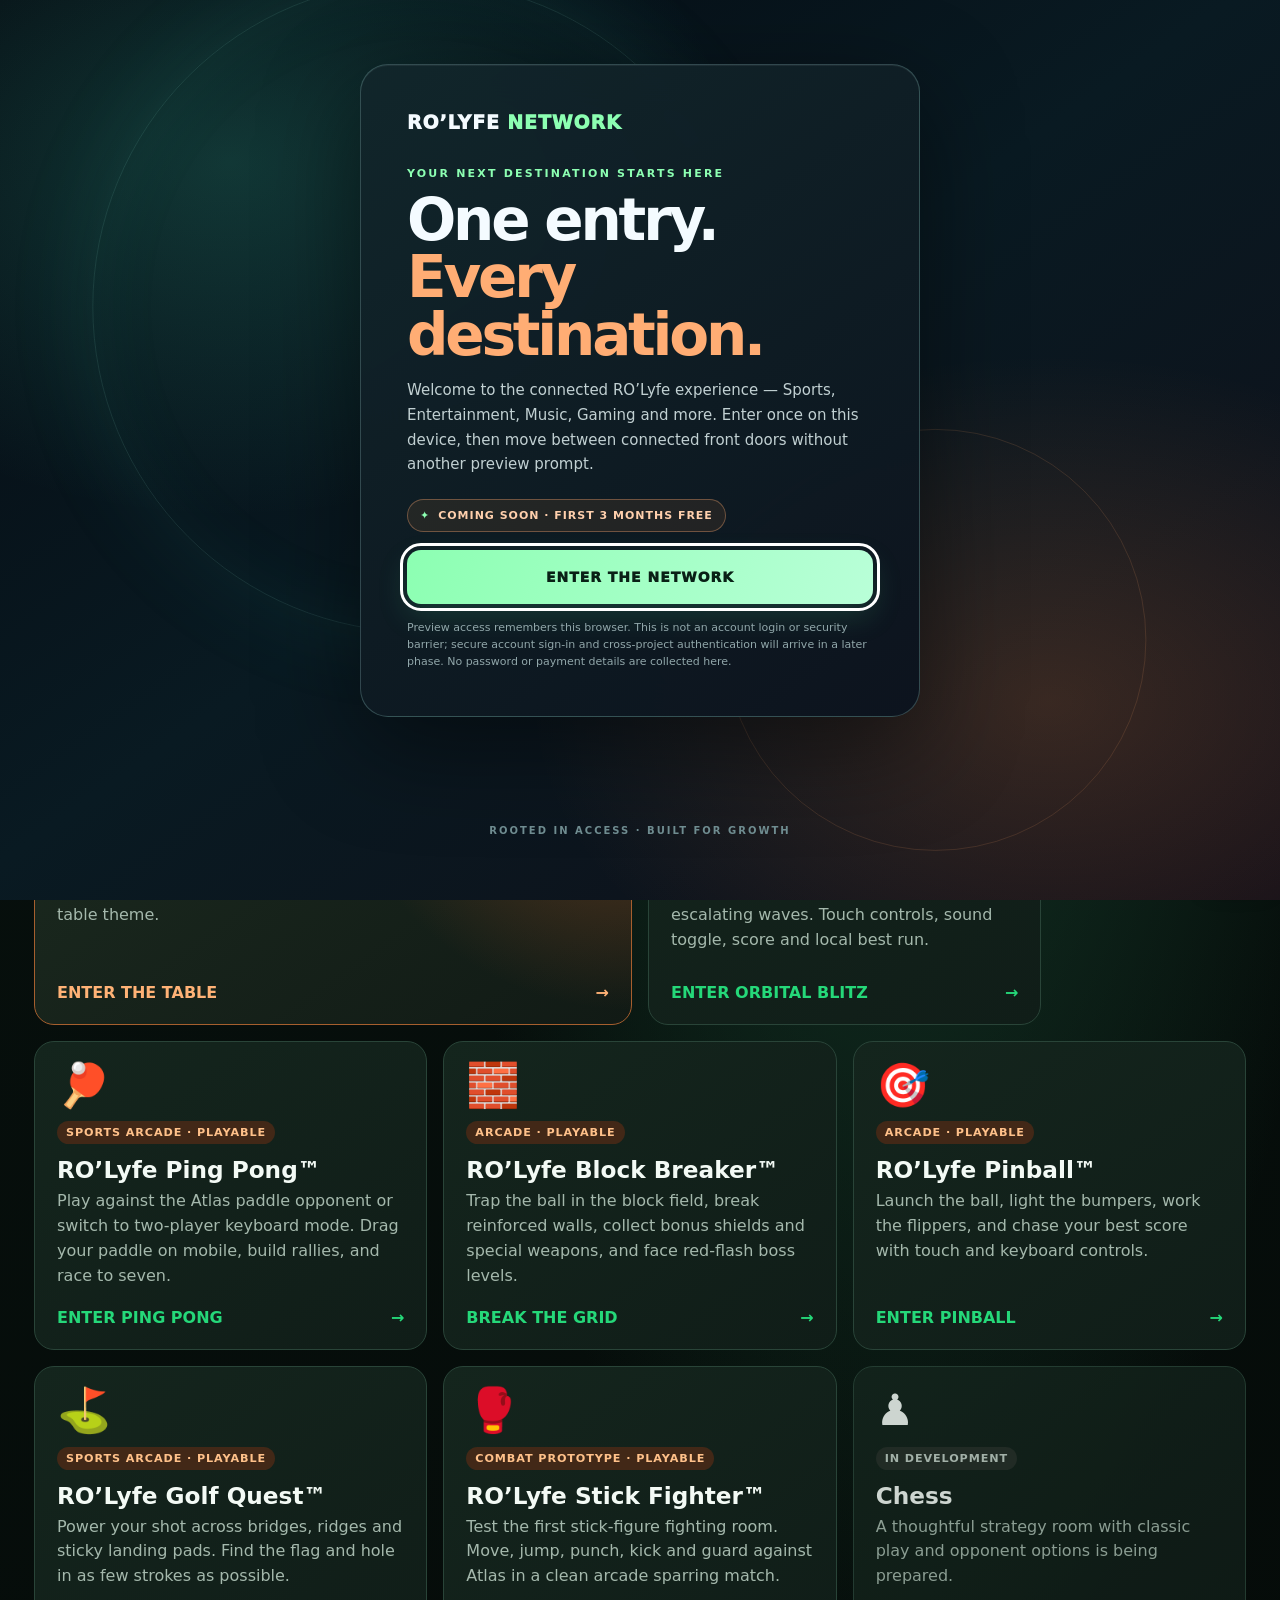
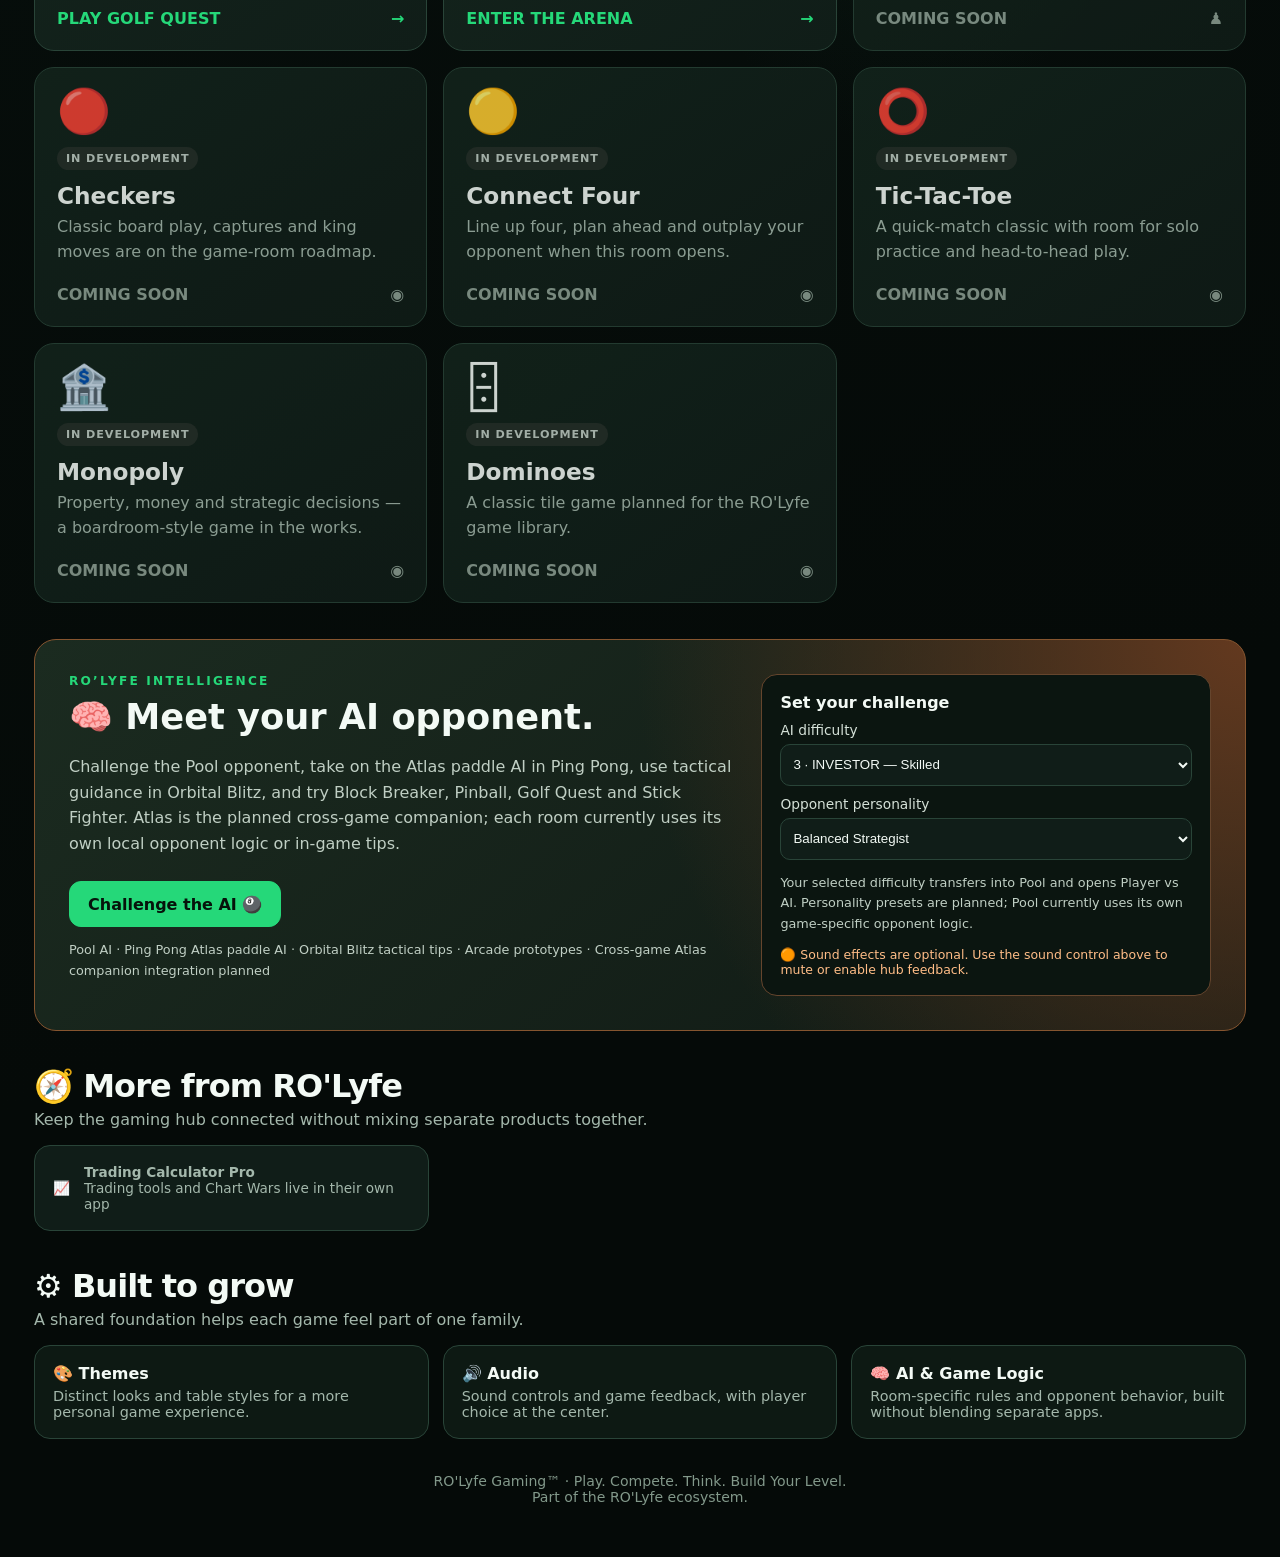
==== commit cb7de00b: "Connect Gaming AI difficulty to Pool launch" ====
--- a/index.html
+++ b/index.html
@@ -38,6 +38,43 @@
 @media(max-width:600px){.topbar{padding:10px 13px}.nav{display:none}.menu{display:block}main{padding:12px}.hero{min-height:350px;border-radius:20px;padding:26px 20px}.hero:after{right:-5%;bottom:-16px;font-size:9rem}.grid{gap:11px}.game,.game.featured{grid-column:span 12;min-height:225px;padding:19px}.game.featured{min-height:270px}.utility{grid-template-columns:1fr}.platform{grid-template-columns:1fr}.section{margin-top:28px}.sectionhead{align-items:start;flex-direction:column}}
 </style>
   <link rel="stylesheet" href="rol-engine-identity.css?v=20261113-1">
+<style id="rol-gaming-landscape-layout">
+/* Landscape phone and short-tablet layout: use the full width, shorten the
+   hero, and prevent the game library from looking like a narrow portrait page. */
+@media screen and (orientation:landscape) and (max-height:620px) {
+  main { padding:10px clamp(12px,2vw,24px) 20px; }
+  .hero.rol-engine-hero {
+    min-height:min(70dvh,255px);
+    padding:18px clamp(18px,3vw,40px);
+    border-radius:20px;
+  }
+  .rol-engine-hero[data-rol-engine="gaming"] .hero-copy { max-width:58%; }
+  .rol-engine-hero[data-rol-engine="gaming"] .rol-engine-visual {
+    left:auto; right:1.5%; top:4%; width:42%; height:92%; opacity:.78;
+  }
+  .hero h1 { font-size:clamp(2rem,5vw,3.5rem); margin:8px 0; }
+  .hero p {
+    max-width:560px;
+    font-size:.91rem;
+    line-height:1.4;
+    display:-webkit-box;
+    -webkit-box-orient:vertical;
+    -webkit-line-clamp:2;
+    overflow:hidden;
+  }
+  .hero-actions { gap:8px; margin-top:13px; }
+  .section { margin-top:23px; }
+  .sectionhead { margin-bottom:10px; }
+  .grid { gap:12px; }
+  .game { min-height:205px; padding:16px; }
+  .game.featured { grid-column:span 6; min-height:225px; }
+  .game h3 { font-size:1.22rem; }
+  .game p { font-size:.88rem; }
+  .airoom { grid-template-columns:1.1fr .9fr; gap:12px; }
+  .aipanel { padding:13px; }
+  .utility,.platform { gap:10px; }
+}
+</style>
 </head>
 <body>
 <header class="topbar">
@@ -88,7 +125,7 @@
   </div>
 </section>
 
-<section class="section" id="ai"><div class="airoom"><div><div class="eyebrow">RO’LYFE INTELLIGENCE</div><h2>🧠 Meet your AI opponent.</h2><p>Challenge the Pool opponent, take on the Atlas paddle AI in Ping Pong, use tactical guidance in Orbital Blitz, and try Block Breaker, Pinball, Golf Quest and Stick Fighter. Atlas is the planned cross-game companion; each room currently uses its own local opponent logic or in-game tips.</p><div class="hero-actions"><a class="button primary" href="./games/pool/">Challenge the AI 🎱</a></div><p class="aihint">Pool AI · Ping Pong Atlas paddle AI · Orbital Blitz tactical tips · Arcade prototypes · Cross-game Atlas companion integration planned</p></div><div class="aipanel"><strong>Set your challenge</strong><label for="aiLevel">AI difficulty</label><select id="aiLevel"><option value="1">1 · START-UP — Beginner</option><option value="2">2 · START-UP+ — Casual</option><option value="3" selected>3 · INVESTOR — Skilled</option><option value="4">4 · INVESTOR+ — Advanced</option><option value="5">5 · 7FIGURES — Expert</option></select><label for="aiStyle">Opponent personality</label><select id="aiStyle"><option>Balanced Strategist</option><option>Patient Planner</option><option>Aggressive Challenger</option><option>Unpredictable</option></select><p class="aihint">Choose your style here, then open Pool to start a match. Game-specific controls remain inside the game.</p><div class="soundnote">🟠 Sound effects are optional. Use the sound control above to mute or enable hub feedback.</div></div></div></section>
+<section class="section" id="ai"><div class="airoom"><div><div class="eyebrow">RO’LYFE INTELLIGENCE</div><h2>🧠 Meet your AI opponent.</h2><p>Challenge the Pool opponent, take on the Atlas paddle AI in Ping Pong, use tactical guidance in Orbital Blitz, and try Block Breaker, Pinball, Golf Quest and Stick Fighter. Atlas is the planned cross-game companion; each room currently uses its own local opponent logic or in-game tips.</p><div class="hero-actions"><a class="button primary" id="challengePoolLink" href="./games/pool/?fromHub=1&amp;aiLevel=3">Challenge the AI 🎱</a></div><p class="aihint">Pool AI · Ping Pong Atlas paddle AI · Orbital Blitz tactical tips · Arcade prototypes · Cross-game Atlas companion integration planned</p></div><div class="aipanel"><strong>Set your challenge</strong><label for="aiLevel">AI difficulty</label><select id="aiLevel"><option value="1">1 · START-UP — Beginner</option><option value="2">2 · START-UP+ — Casual</option><option value="3" selected>3 · INVESTOR — Skilled</option><option value="4">4 · INVESTOR+ — Advanced</option><option value="5">5 · 7FIGURES — Expert</option></select><label for="aiStyle">Opponent personality</label><select id="aiStyle"><option>Balanced Strategist</option><option>Patient Planner</option><option>Aggressive Challenger</option><option>Unpredictable</option></select><p class="aihint">Your selected difficulty transfers into Pool and opens Player vs AI. Personality presets are planned; Pool currently uses its own game-specific opponent logic.</p><div class="soundnote">🟠 Sound effects are optional. Use the sound control above to mute or enable hub feedback.</div></div></div></section>
 <section class="section" id="extras">
   <div class="sectionhead"><div><h2>🧭 More from RO'Lyfe</h2><p>Keep the gaming hub connected without mixing separate products together.</p></div></div>
   <div class="utility">
@@ -122,6 +159,22 @@
  const lang=document.getElementById('languageSelect');
  function applyLanguage(code){const dict=translations[code]||translations.en;document.documentElement.lang=code;document.querySelectorAll('[data-i18n]').forEach(el=>{const key=el.dataset.i18n;if(dict[key])el.innerHTML=dict[key]});}
  lang.addEventListener('change',()=>applyLanguage(lang.value));
+ const aiLevel=document.getElementById('aiLevel');
+ const challengePoolLink=document.getElementById('challengePoolLink');
+ function syncPoolChallenge(){
+   if(!aiLevel||!challengePoolLink)return;
+   const level=Math.max(1,Math.min(5,Number(aiLevel.value)||3));
+   challengePoolLink.href='./games/pool/?fromHub=1&aiLevel='+encodeURIComponent(String(level));
+   try{localStorage.setItem('rolyfe_gaming_ai_level',String(level));}catch(e){}
+ }
+ if(aiLevel){
+   try{
+     const saved=Number(localStorage.getItem('rolyfe_gaming_ai_level')||0);
+     if(saved>=1&&saved<=5)aiLevel.value=String(saved);
+   }catch(e){}
+   aiLevel.addEventListener('change',syncPoolChallenge);
+   syncPoolChallenge();
+ }
  const sound=document.getElementById('soundToggle');let audio=null,enabled=false;
  sound.addEventListener('click',()=>{enabled=!enabled;sound.setAttribute('aria-pressed',String(enabled));sound.textContent=enabled?'🔊 Sound':'🔇 Sound';if(enabled){try{audio=audio||new(window.AudioContext||window.webkitAudioContext)();const osc=audio.createOscillator(),gain=audio.createGain();osc.frequency.value=660;gain.gain.value=.035;osc.connect(gain);gain.connect(audio.destination);osc.start();osc.stop(audio.currentTime+.09)}catch(e){}}});
 })();
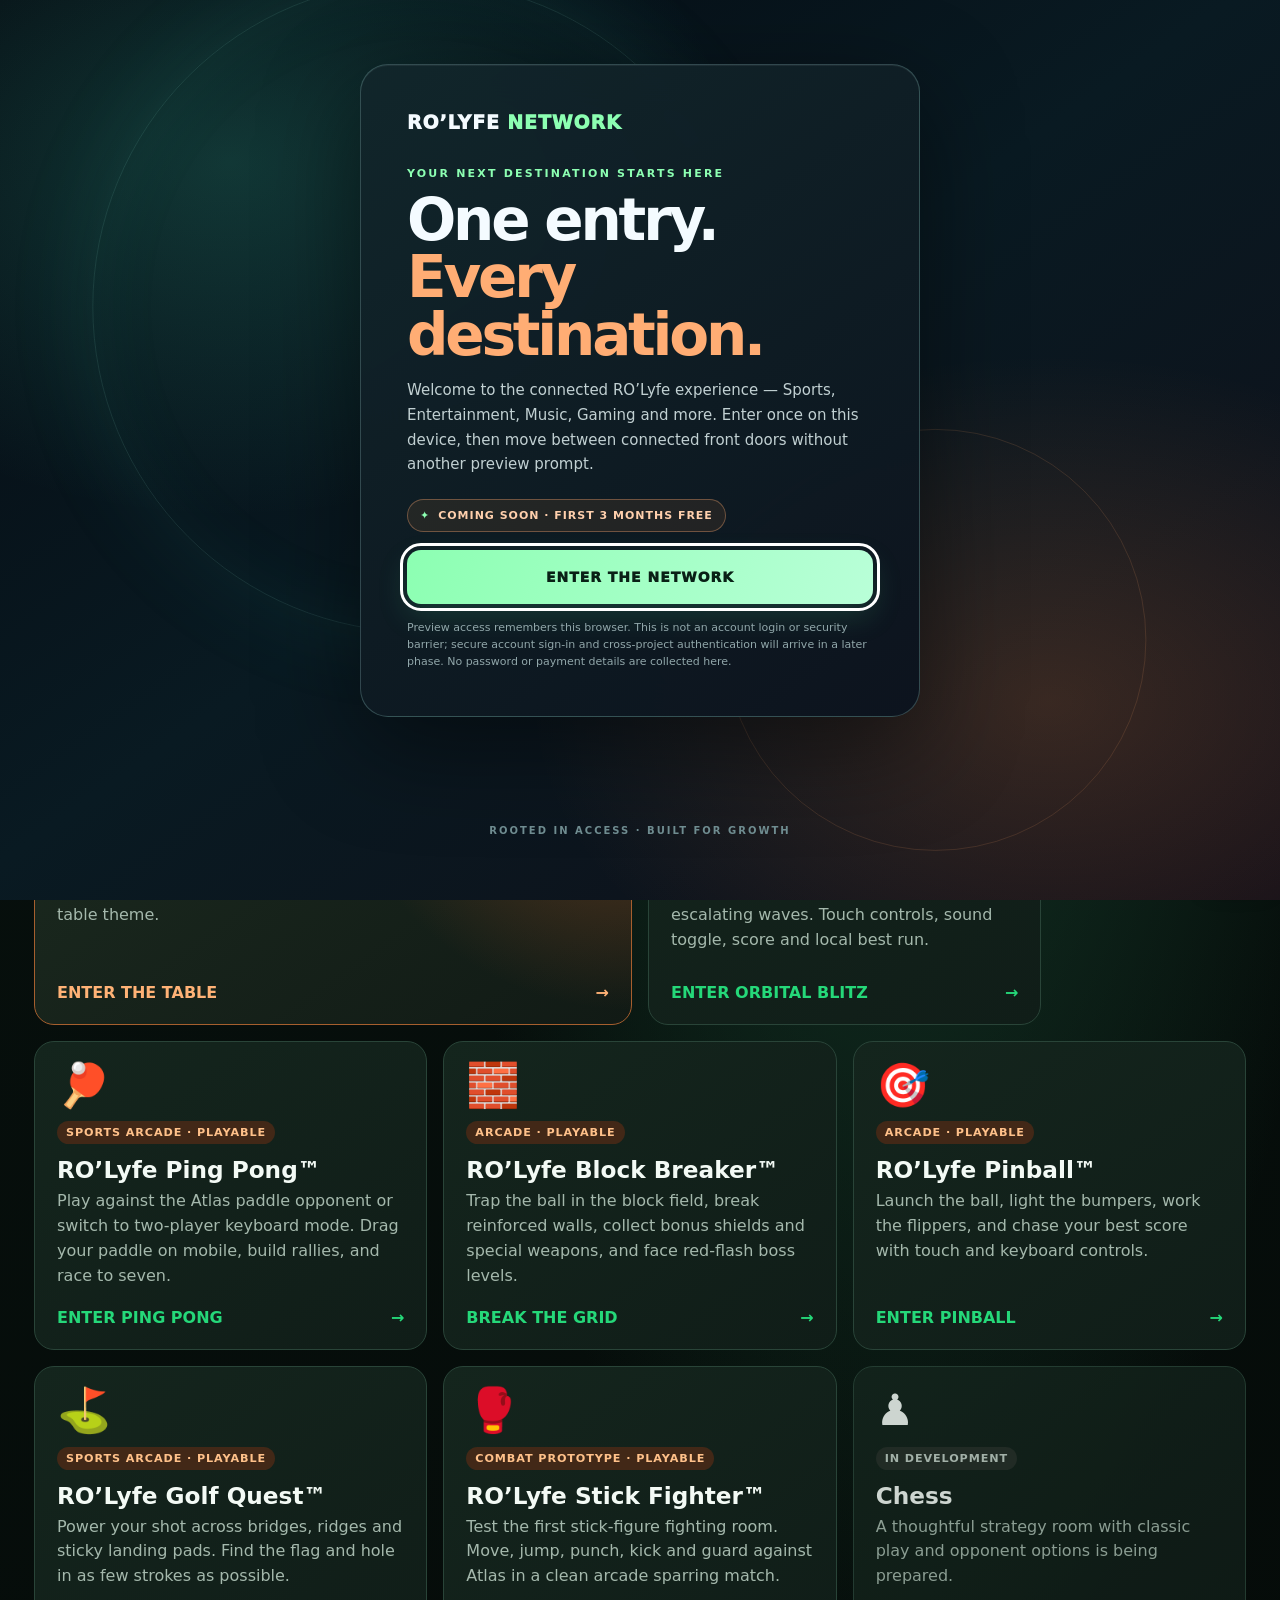
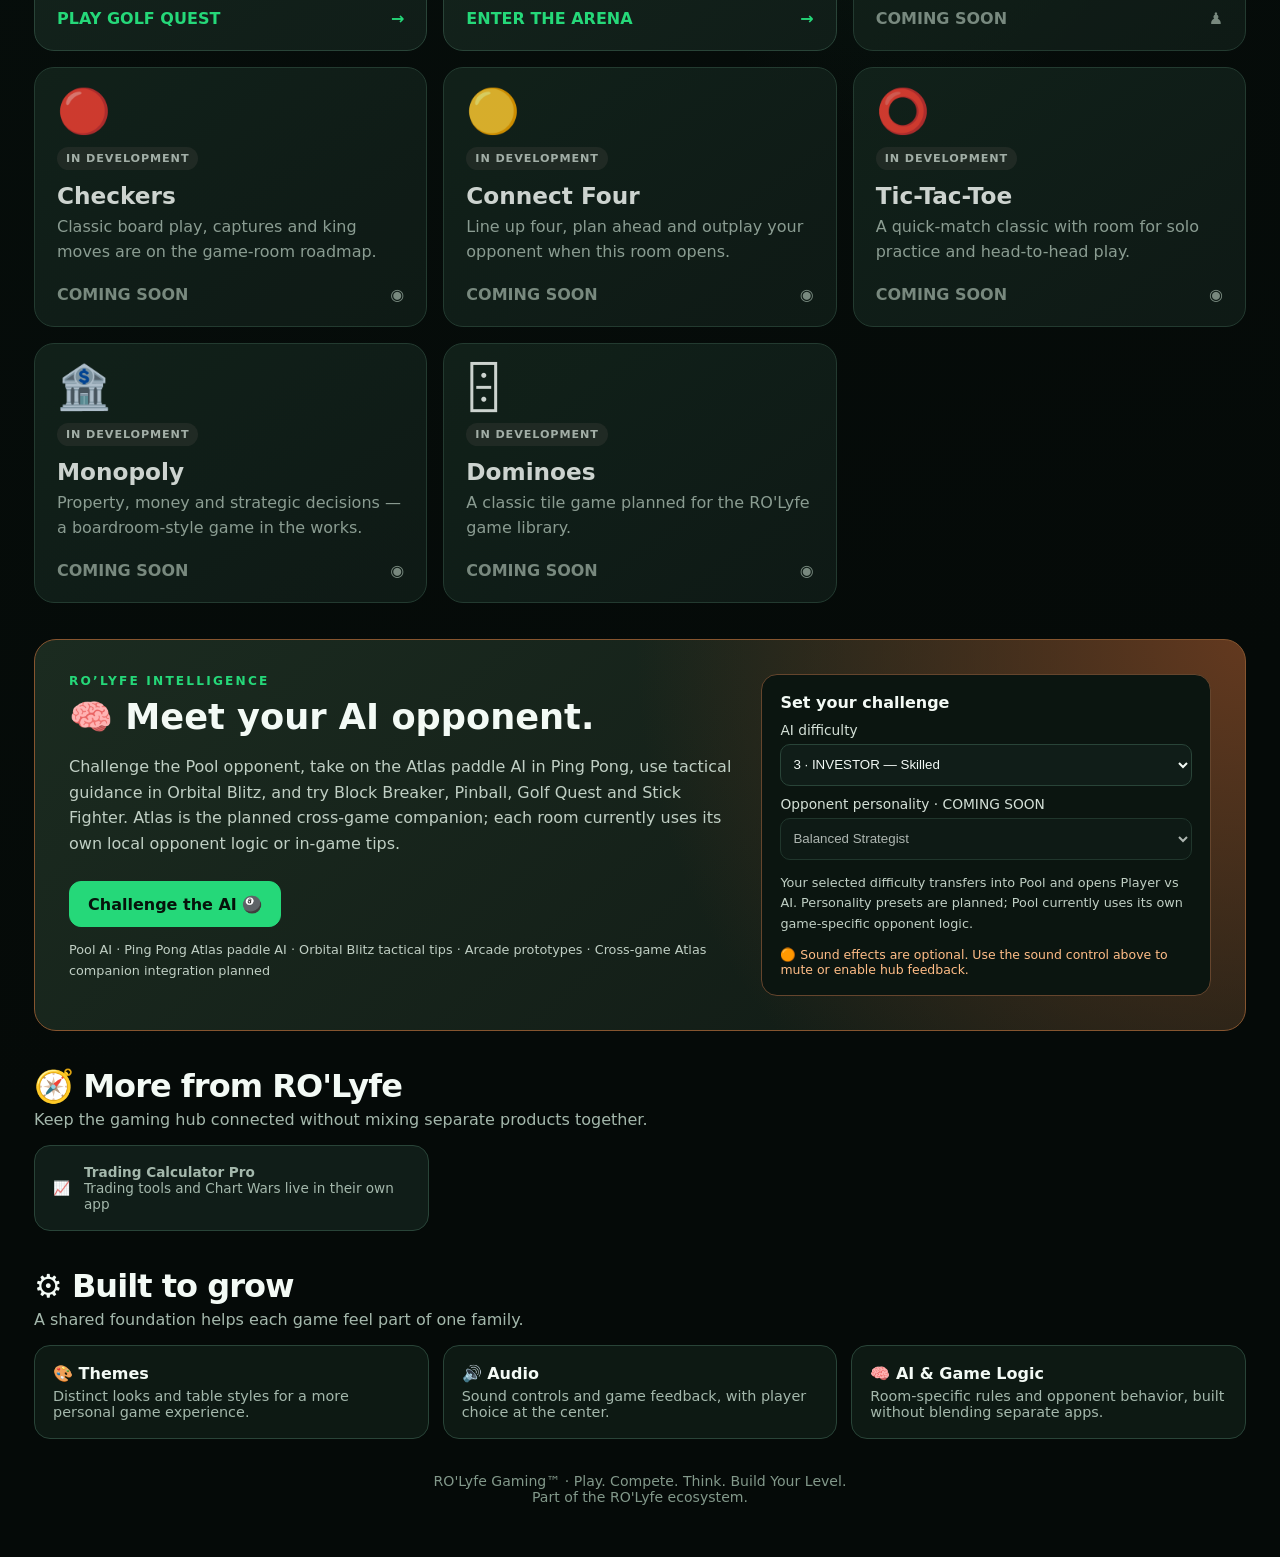
==== commit 61cd656f: "Mark planned AI personality presets clearly" ====
--- a/index.html
+++ b/index.html
@@ -125,7 +125,7 @@
   </div>
 </section>
 
-<section class="section" id="ai"><div class="airoom"><div><div class="eyebrow">RO’LYFE INTELLIGENCE</div><h2>🧠 Meet your AI opponent.</h2><p>Challenge the Pool opponent, take on the Atlas paddle AI in Ping Pong, use tactical guidance in Orbital Blitz, and try Block Breaker, Pinball, Golf Quest and Stick Fighter. Atlas is the planned cross-game companion; each room currently uses its own local opponent logic or in-game tips.</p><div class="hero-actions"><a class="button primary" id="challengePoolLink" href="./games/pool/?fromHub=1&amp;aiLevel=3">Challenge the AI 🎱</a></div><p class="aihint">Pool AI · Ping Pong Atlas paddle AI · Orbital Blitz tactical tips · Arcade prototypes · Cross-game Atlas companion integration planned</p></div><div class="aipanel"><strong>Set your challenge</strong><label for="aiLevel">AI difficulty</label><select id="aiLevel"><option value="1">1 · START-UP — Beginner</option><option value="2">2 · START-UP+ — Casual</option><option value="3" selected>3 · INVESTOR — Skilled</option><option value="4">4 · INVESTOR+ — Advanced</option><option value="5">5 · 7FIGURES — Expert</option></select><label for="aiStyle">Opponent personality</label><select id="aiStyle"><option>Balanced Strategist</option><option>Patient Planner</option><option>Aggressive Challenger</option><option>Unpredictable</option></select><p class="aihint">Your selected difficulty transfers into Pool and opens Player vs AI. Personality presets are planned; Pool currently uses its own game-specific opponent logic.</p><div class="soundnote">🟠 Sound effects are optional. Use the sound control above to mute or enable hub feedback.</div></div></div></section>
+<section class="section" id="ai"><div class="airoom"><div><div class="eyebrow">RO’LYFE INTELLIGENCE</div><h2>🧠 Meet your AI opponent.</h2><p>Challenge the Pool opponent, take on the Atlas paddle AI in Ping Pong, use tactical guidance in Orbital Blitz, and try Block Breaker, Pinball, Golf Quest and Stick Fighter. Atlas is the planned cross-game companion; each room currently uses its own local opponent logic or in-game tips.</p><div class="hero-actions"><a class="button primary" id="challengePoolLink" href="./games/pool/?fromHub=1&amp;aiLevel=3">Challenge the AI 🎱</a></div><p class="aihint">Pool AI · Ping Pong Atlas paddle AI · Orbital Blitz tactical tips · Arcade prototypes · Cross-game Atlas companion integration planned</p></div><div class="aipanel"><strong>Set your challenge</strong><label for="aiLevel">AI difficulty</label><select id="aiLevel"><option value="1">1 · START-UP — Beginner</option><option value="2">2 · START-UP+ — Casual</option><option value="3" selected>3 · INVESTOR — Skilled</option><option value="4">4 · INVESTOR+ — Advanced</option><option value="5">5 · 7FIGURES — Expert</option></select><label for="aiStyle">Opponent personality · COMING SOON</label><select id="aiStyle" disabled title="Personality presets are not connected yet"><option>Balanced Strategist</option><option>Patient Planner</option><option>Aggressive Challenger</option><option>Unpredictable</option></select><p class="aihint">Your selected difficulty transfers into Pool and opens Player vs AI. Personality presets are planned; Pool currently uses its own game-specific opponent logic.</p><div class="soundnote">🟠 Sound effects are optional. Use the sound control above to mute or enable hub feedback.</div></div></div></section>
 <section class="section" id="extras">
   <div class="sectionhead"><div><h2>🧭 More from RO'Lyfe</h2><p>Keep the gaming hub connected without mixing separate products together.</p></div></div>
   <div class="utility">
